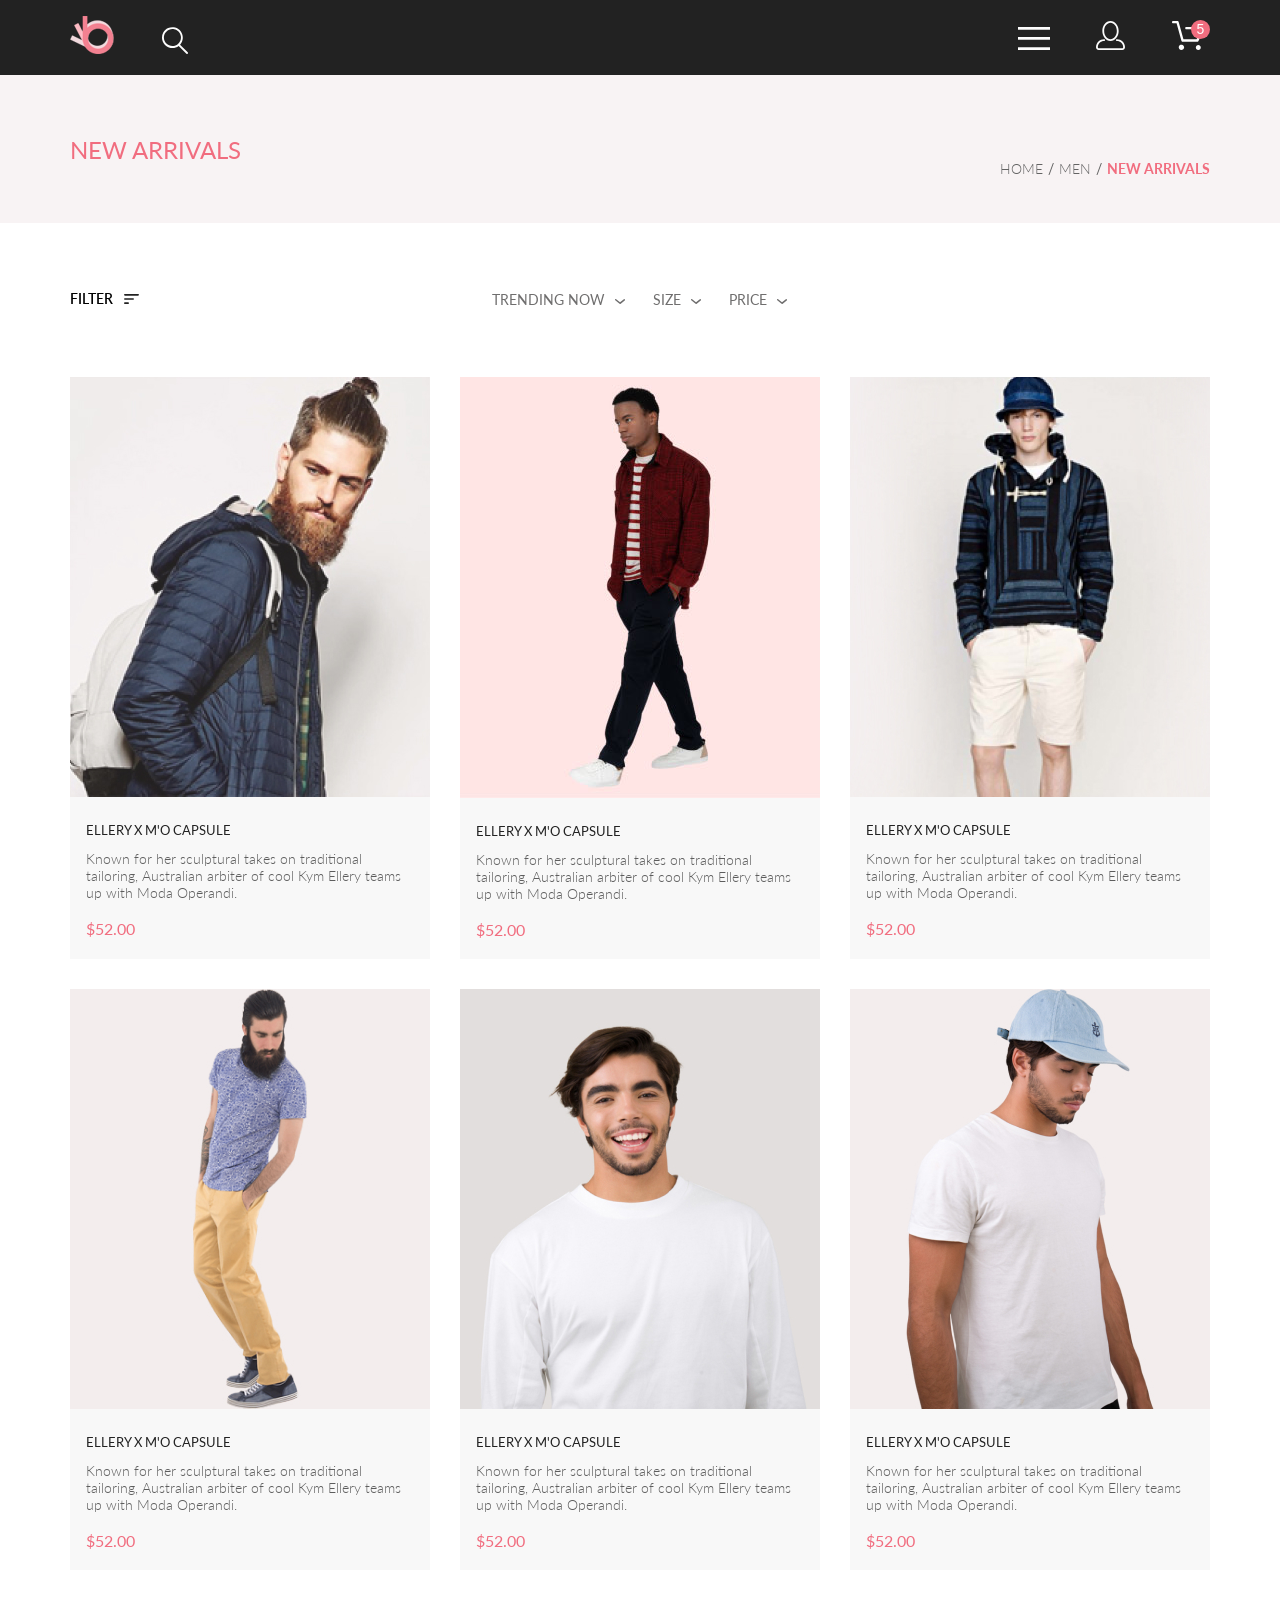
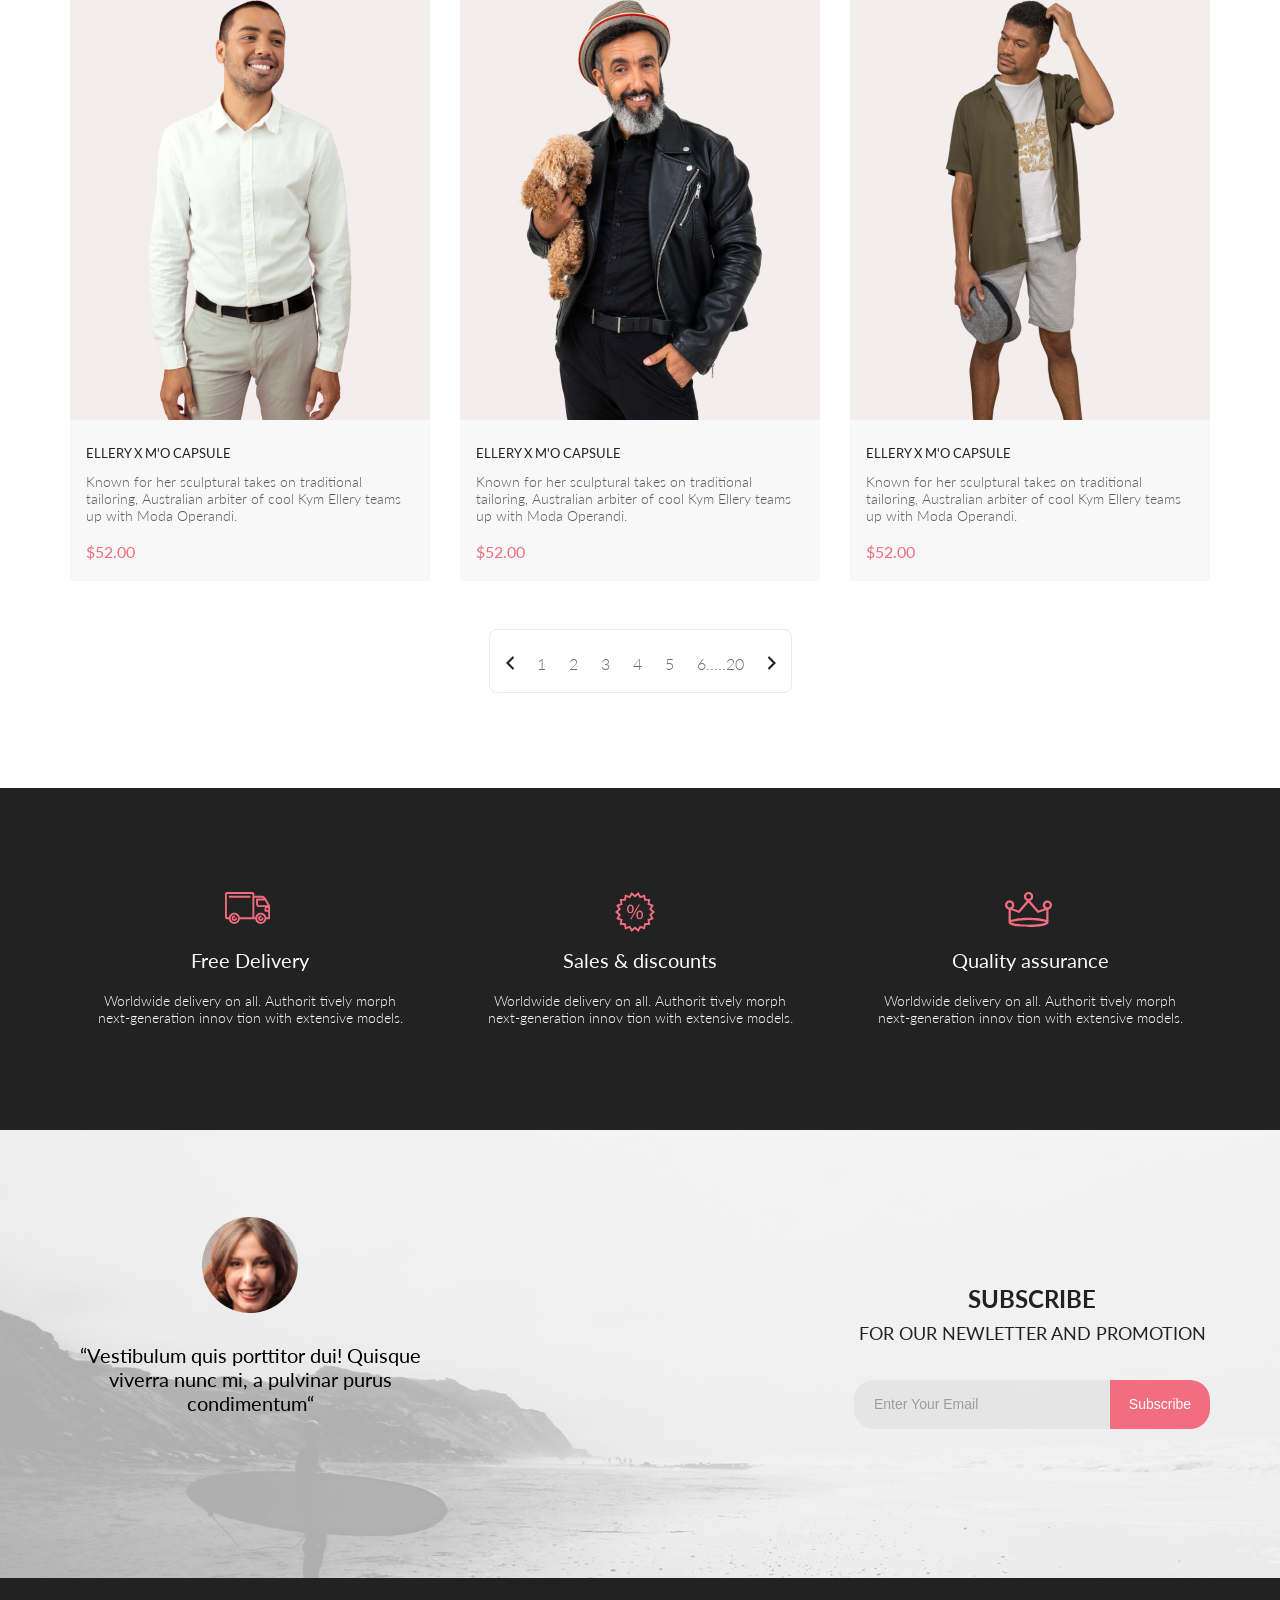
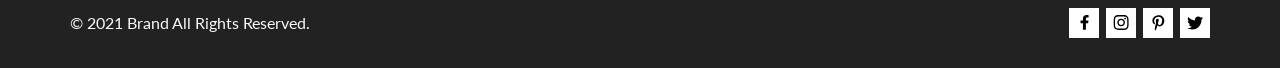
==== catalog.html @ 5173a717 "first commit" ====
<!DOCTYPE html>
<html lang="en">
<head>
    <meta charset="UTF-8">
    <meta name="viewport" content="width=device-width, initial-scale=1">
    <title>Online Shop</title>    
    <link rel="stylesheet" href="css/style.css">    
    <link rel="preconnect" href="https://fonts.gstatic.com">
    <link href="https://fonts.googleapis.com/css2?family=Lato:wght@300;400;700;900&display=swap" rel="stylesheet">
</head>
<body>
    <header class="header">
        <div class="header__container">
            <div class="header__logo-container">
                <a href="./index.html"><img src="./img/logo.svg" class="header__logo" alt="logo" width="44" height="38"></a>
                <div class="header__search">
                    <button type="button" class="header__button">
                        <svg width="27" height="28" viewBox="0 0 27 28" xmlns="http://www.w3.org/2000/svg">
                            <path d="M19.0596 17.6259C20.6713 15.8658 21.6282 13.6048 21.7698 11.2225C21.9113 8.84018 21.2288 6.48173 19.8369 4.54318C18.445 2.60463 16.4285 1.20404 14.126 0.576619C11.8234 -0.0508009 9.3751 0.13316 7.19217 1.09761C5.00923 2.06205 3.22463 3.74825 2.13804 5.87302C1.05145 7.9978 0.729054 10.4318 1.225 12.7661C1.72094 15.1005 3.00501 17.1932 4.86158 18.6927C6.71814 20.1922 9.03413 21.0072 11.4206 21.0009C13.673 21.004 15.8645 20.27 17.6606 18.9109L25.4086 26.7179C25.4941 26.807 25.5965 26.8781 25.7099 26.927C25.8232 26.9759 25.9452 27.0017 26.0686 27.0029C26.1923 27.0033 26.3148 26.9782 26.4283 26.9292C26.5419 26.8801 26.6441 26.8082 26.7286 26.7179C26.9025 26.537 26.9997 26.2958 26.9997 26.0449C26.9997 25.794 26.9025 25.5528 26.7286 25.3719L19.0596 17.6259ZM2.88662 10.5009C2.89946 8.81563 3.41094 7.17187 4.35659 5.77685C5.30224 4.38183 6.63972 3.29801 8.20044 2.662C9.76115 2.02599 11.4752 1.86627 13.1266 2.20298C14.7779 2.53969 16.2926 3.35775 17.4797 4.55404C18.6668 5.75033 19.4732 7.27129 19.7972 8.92519C20.1212 10.5791 19.9483 12.2919 19.3002 13.8476C18.6522 15.4034 17.5581 16.7325 16.1559 17.6674C14.7536 18.6023 13.1059 19.1011 11.4206 19.1009C9.14916 19.0901 6.97482 18.1784 5.37484 16.566C3.77486 14.9537 2.87998 12.7724 2.88662 10.5009Z"/>
                            </svg>
                    </button>   
                </div>
            </div>
            <ul class="header__menu-list">
                <li class="header__menu-item header__menu-item--icon-list">
                    <button type="button" class="header__button">
                        <svg class="header__icon" width="32" height="23" viewBox="0 0 32 23"  xmlns="http://www.w3.org/2000/svg">
                        <path d="M0 23V20.31H32V23H0ZM0 12.76V10.07H32V12.76H0ZM0 2.69V0H32V2.69H0Z" />
                        </svg> 
                    </button>
                </li>
                <li class="header__menu-item  header__menu-item--icon-profile">
                    <button type="button" class="header__button">
                        <svg class="header__icon" width="29" height="29" viewBox="0 0 29 29"  xmlns="http://www.w3.org/2000/svg">
                            <path d="M14.5 19.937C19 19.937 22.656 15.464 22.656 9.968C22.656 4.472 19 0 14.5 0C13.3631 0.0217413 12.2463 0.303398 11.2351 0.823397C10.2239 1.34339 9.34507 2.08794 8.66602 3C7.12663 4.99573 6.30819 7.45381 6.34399 9.974C6.34399 15.465 10 19.937 14.5 19.937ZM14.5 1.813C18 1.813 20.844 5.472 20.844 9.969C20.844 14.466 17.998 18.125 14.5 18.125C11.002 18.125 8.15603 14.465 8.15503 9.969C8.15403 5.473 11 1.813 14.5 1.813ZM20.844 18.125C20.6036 18.125 20.373 18.2205 20.203 18.3905C20.033 18.5605 19.9375 18.7911 19.9375 19.0315C19.9375 19.2719 20.033 19.5025 20.203 19.6725C20.373 19.8425 20.6036 19.938 20.844 19.938C22.526 19.9399 24.1386 20.6088 25.3279 21.7982C26.5172 22.9875 27.1861 24.6 27.188 26.282C27.1875 26.5221 27.0918 26.7523 26.922 26.9221C26.7522 27.0918 26.5221 27.1875 26.282 27.188H2.71997C2.47985 27.1875 2.24975 27.0918 2.07996 26.9221C1.91016 26.7523 1.81449 26.5221 1.81396 26.282C1.81608 24.6001 2.48517 22.9877 3.67444 21.7985C4.86371 20.6092 6.47608 19.9401 8.15796 19.938C8.39824 19.938 8.62868 19.8425 8.79858 19.6726C8.96849 19.5027 9.06396 19.2723 9.06396 19.032C9.06396 18.7917 8.96849 18.5613 8.79858 18.3914C8.62868 18.2215 8.39824 18.126 8.15796 18.126C5.99541 18.1279 3.92201 18.9875 2.39258 20.5164C0.863144 22.0453 0.00264777 24.1185 0 26.281C0.000794067 27.0019 0.287502 27.693 0.797241 28.2027C1.30698 28.7125 1.99811 28.9992 2.71899 29H26.282C27.0027 28.9989 27.6936 28.7121 28.2031 28.2024C28.7126 27.6927 28.9992 27.0017 29 26.281C28.9974 24.1187 28.1372 22.0457 26.6083 20.5168C25.0793 18.9878 23.0063 18.1276 20.844 18.125Z" />
                        </svg>
                    </button>
                </li>
                <li class="header__menu-item  header__menu-item--icon-bascket">
                    <button type="button" class="header__button header__button-cart">
                        <svg class="header__icon" width="33" height="29" viewBox="0 0 33 29"  xmlns="http://www.w3.org/2000/svg">
                            <path d="M27.199 29C26.5512 28.9738 25.9396 28.6948 25.4952 28.2227C25.0509 27.7506 24.8094 27.1232 24.8225 26.475C24.8356 25.8269 25.1023 25.2097 25.5653 24.7559C26.0283 24.3022 26.6508 24.048 27.2991 24.048C27.9474 24.048 28.5697 24.3022 29.0327 24.7559C29.4957 25.2097 29.7624 25.8269 29.7755 26.475C29.7886 27.1232 29.5471 27.7506 29.1028 28.2227C28.6585 28.6948 28.0468 28.9738 27.399 29H27.199ZM7.75098 26.32C7.75098 25.79 7.90815 25.2718 8.20264 24.8311C8.49712 24.3904 8.91569 24.0469 9.4054 23.844C9.8951 23.6412 10.434 23.5881 10.9539 23.6915C11.4737 23.7949 11.9512 24.0502 12.326 24.425C12.7009 24.7998 12.9562 25.2773 13.0596 25.7972C13.163 26.317 13.1098 26.8559 12.907 27.3456C12.7041 27.8353 12.3606 28.2539 11.9199 28.5483C11.4792 28.8428 10.9611 29 10.431 29C10.0789 29.0003 9.73017 28.9311 9.40479 28.7966C9.0794 28.662 8.78374 28.4646 8.53467 28.2158C8.28559 27.9669 8.08805 27.6713 7.95325 27.3461C7.81844 27.0208 7.74902 26.6721 7.74902 26.32H7.75098ZM11.551 20.686C11.2916 20.6868 11.039 20.6024 10.8322 20.4457C10.6253 20.2891 10.4756 20.0689 10.406 19.819L5.573 2.36401H2.18005C1.86657 2.36401 1.56591 2.23947 1.34424 2.01781C1.12257 1.79614 0.998047 1.49549 0.998047 1.18201C0.998047 0.868519 1.12257 0.567873 1.34424 0.346205C1.56591 0.124537 1.86657 5.81268e-06 2.18005 5.81268e-06H6.46106C6.72055 -0.00080736 6.97309 0.0837201 7.17981 0.240568C7.38653 0.397416 7.53589 0.617884 7.60498 0.868006L12.438 18.323H25.616L29.999 8.27501H15.399C15.2409 8.27961 15.0834 8.25242 14.9359 8.19507C14.7884 8.13771 14.6539 8.05134 14.5404 7.94108C14.4269 7.83082 14.3366 7.69891 14.275 7.55315C14.2134 7.40739 14.1816 7.25075 14.1816 7.0925C14.1816 6.93426 14.2134 6.77762 14.275 6.63186C14.3366 6.4861 14.4269 6.35419 14.5404 6.24393C14.6539 6.13367 14.7884 6.0473 14.9359 5.98994C15.0834 5.93259 15.2409 5.90541 15.399 5.91001H31.812C32.0077 5.90996 32.2003 5.95866 32.3724 6.05172C32.5446 6.14478 32.6908 6.27926 32.798 6.44301C32.9058 6.60729 32.9714 6.79569 32.9889 6.99145C33.0063 7.18721 32.9752 7.38424 32.8981 7.565L27.493 19.977C27.4007 20.1876 27.249 20.3668 27.0565 20.4927C26.864 20.6186 26.6391 20.6858 26.4091 20.686H11.551Z" />
                        </svg>
                    </button>                    
                </li>
            </ul>
        </div>
        <nav class="header__navigation display-none">
            <p class="header__navigation-title">menu</p>
            <ul class="header__navigation-list">
                <li class="header__navigation-item">
                    <p class="header__navigation-sub-title">men</p>
                    <ul class="header__navigation-sub-list">
                        <li class="header__navigation-sub-link">
                            <a href="./catalog.html" class="header__navigation-href">Accessories</a>
                        </li>
                        <li class="header__navigation-sub-link">
                            <a href="./catalog.html" class="header__navigation-href">Bags</a>
                        </li>
                        <li class="header__navigation-sub-link">
                            <a href="./catalog.html" class="header__navigation-href">Denim</a>
                        </li>
                        <li class="header__navigation-sub-link">
                            <a href="./catalog.html" class="header__navigation-href">T-Shirts</a>
                        </li>
                    </ul>
                </li>
                <li class="header__navigation-item">
                    <p class="header__navigation-sub-title">woman</p>
                    <ul class="header__navigation-sub-list">
                        <li class="header__navigation-sub-link">
                            <a href="#" class="header__navigation-href">Accessories</a>
                        </li>
                        <li class="header__navigation-sub-link">
                            <a href="./catalog.html" class="header__navigation-href">Jackets & Coats</a>
                        </li>
                        <li class="header__navigation-sub-link">
                            <a href="./catalog.html" class="header__navigation-href">Polos</a>
                        </li>
                        <li class="header__navigation-sub-link">
                            <a href="./catalog.html" class="header__navigation-href">T-Shirts</a>
                        </li>
                        <li class="header__navigation-sub-link">
                            <a href="./catalog.html" class="header__navigation-href">Shirts</a>
                        </li>
                    </ul>
                </li>
                <li class="header__navigation-item">
                    <p class="header__navigation-sub-title">kids</p>
                    <ul class="header__navigation-sub-list">
                        <li class="header__navigation-sub-link">
                            <a href="./catalog.html" class="header__navigation-href">Accessories</a>
                        </li>
                        <li class="header__navigation-sub-link">
                            <a href="./catalog.html" class="header__navigation-href">Jackets & Coats</a>
                        </li>
                        <li class="header__navigation-sub-link">
                            <a href="./catalog.html" class="header__navigation-href">Polos</a>
                        </li>
                        <li class="header__navigation-sub-link">
                            <a href="./catalog.html" class="header__navigation-href">T-Shirts</a>
                        </li>
                        <li class="header__navigation-sub-link">
                            <a href="./catalog.html" class="header__navigation-href">Shirts</a>
                        </li>
                        <li class="header__navigation-sub-link">
                            <a href="./catalog.html" class="header__navigation-href">Bags</a>
                        </li>
                    </ul>
                </li>
            </ul>
        </nav> 
    </header>
    <main class="main">  
        <nav class="nav-box">
            <div class="nav-box__flex container">
                <h1 class="nav-box__title slide-right">new arrivals </h1>
                <ul class="nav-box__breadcrumbs breadcrumbs">
                    <li class="nav-box__breadcrumbs-item"><a href="#" class="nav-box__breadcrumbs-link">home</a></li>
                    <li class="nav-box__breadcrumbs-item"><a href="#" class="nav-box__breadcrumbs-link">men</a></li>
                    <li class="nav-box__breadcrumbs-item"><a href="#" class="nav-box__breadcrumbs-link nav-box__breadcrumbs-link--last">new arrivals</a></li>
                </ul>
            </div>
        </nav>
        <section class="filter container">                
                <div class="filter__header">
                    <h2 class="filter__title">filter</h2>
                    <div class="filter__icon-row">                    
                        <svg class="filter__icon" width="15" height="10" viewBox="0 0 15 10" xmlns="http://www.w3.org/2000/svg">
                            <path d="M0.833333 10H4.16667C4.625 10 5 9.625 5 9.16667C5 8.70833 4.625 8.33333 4.16667 8.33333H0.833333C0.375 8.33333 0 8.70833 0 9.16667C0 9.625 0.375 10 0.833333 10ZM0 0.833333C0 1.29167 0.375 1.66667 0.833333 1.66667H14.1667C14.625 1.66667 15 1.29167 15 0.833333C15 0.375 14.625 0 14.1667 0H0.833333C0.375 0 0 0.375 0 0.833333ZM0.833333 5.83333H9.16667C9.625 5.83333 10 5.45833 10 5C10 4.54167 9.625 4.16667 9.16667 4.16667H0.833333C0.375 4.16667 0 4.54167 0 5C0 5.45833 0.375 5.83333 0.833333 5.83333Z" />
                        </svg>
                    </div>
                </div>
                <div class="filter__nav">
                    <div class="filter__nav-header">
                        <h2 class="filter__nav-title">filter</h2>
                        <div class="filter__nav-icon">
                            <svg  viewBox="0 0 15 10" width="15" height="10" xmlns="http://www.w3.org/2000/svg">
                                <path d="M0.833333 10H4.16667C4.625 10 5 9.625 5 9.16667C5 8.70833 4.625 8.33333 4.16667 8.33333H0.833333C0.375 8.33333 0 8.70833 0 9.16667C0 9.625 0.375 10 0.833333 10ZM0 0.833333C0 1.29167 0.375 1.66667 0.833333 1.66667H14.1667C14.625 1.66667 15 1.29167 15 0.833333C15 0.375 14.625 0 14.1667 0H0.833333C0.375 0 0 0.375 0 0.833333ZM0.833333 5.83333H9.16667C9.625 5.83333 10 5.45833 10 5C10 4.54167 9.625 4.16667 9.16667 4.16667H0.833333C0.375 4.16667 0 4.54167 0 5C0 5.45833 0.375 5.83333 0.833333 5.83333Z"/>
                                </svg>
                        </div>
                    </div> 
                    <ul class="filter__nav-list">
                        <li class="filter__nav-item"><a href="#" class="filter__nav-link">category</a>
                            <ul class="filter__nav-sub-list">
                                <li class="filter__nav-sub-item">
                                    <a href="#" class="filter__nav-sub-link">Accessories</a></li>
                                <li class="filter__nav-sub-item">
                                    <a href="#" class="filter__nav-sub-link">Bags</a></li>
                                <li class="filter__nav-sub-item">
                                    <a href="#" class="filter__nav-sub-link">Denim</a></li>
                                <li class="filter__nav-sub-item">
                                    <a href="#" class="filter__nav-sub-link">Hoodies & Sweatshirts</a></li>
                                <li class="filter__nav-sub-item">
                                    <a href="#" class="filter__nav-sub-link">Jackets & Coats</a></li>
                                <li class="filter__nav-sub-item">
                                    <a href="#" class="filter__nav-sub-link">Polos</a></li>
                                <li class="filter__nav-sub-item">
                                    <a href="#" class="filter__nav-sub-link">Shirts</a></li>
                                <li class="filter__nav-sub-item">
                                    <a href="#" class="filter__nav-sub-link">Shoes</a></li>
                                <li class="filter__nav-sub-item">
                                    <a href="#" class="filter__nav-sub-link">Sweaters & Knits</a></li>
                                <li class="filter__nav-sub-item">
                                    <a href="#" class="filter__nav-sub-link">T-Shirts</a></li>
                                <li class="filter__nav-sub-item">
                                    <a href="#" class="filter__nav-sub-link">Tanks</a></li>
                            </ul>
                        </li>
                        <li class="filter__nav-item"><a href="#" class="filter__nav-link">brand</a></li>
                        <li class="filter__nav-item"><a href="#" class="filter__nav-link">designer</a></li>
                    </ul>   
                </div>
                <ul class="filter__list">
                    <li class="filter__item"><a href="#" class="filter__link">trending now</a></li><li class="filter__item"><a href="#" class="filter__link">size</a></li><li class="filter__item"><a href="#" class="filter__link">price</a></li>
                </ul>
        </section>      
        
        <section class="fetured container">
            <h2 class="visually-hidden">Catalog</h2>
            <ul class="fetured__items">
                <li class="fetured-item">
                    <a href="#" class="fetured-item__link">
                        <div class="fetured-item__image">
                            <div class="fetured-item__image-before">
                                <div class="fetured-item__image-before-button">Add to Cart</div>
                            </div>
                            <img class="fetured-item__pic" src="./img/articuls/cheater.jpg" alt="cheater" width="360" height="420"></div>
                        <div class="fetured-item__inner">  
                            <h3 class="fetured-item__title">ellery x m'o capsule</h3>
                            <p class="fetured-item__text">Known for her sculptural takes on traditional tailoring, Australian arbiter of cool Kym Ellery teams up with Moda Operandi.</p>
                            <p class="fetured-item__cost">$52.00</p>
                        </div> 
                    </a>        
                </li>
                <li class="fetured-item">
                    <a href="#" class="fetured-item__link">
                        <div class="fetured-item__image">
                            <div class="fetured-item__image-before">
                                <div class="fetured-item__image-before-button">Add to Cart</div>
                            </div>
                            <img class="fetured-item__pic" src="./img/articuls/red-shirt.jpg"  alt="cheater" width="360" height="420"></div>
                        <div class="fetured-item__inner">  
                            <h3 class="fetured-item__title">ellery x m'o capsule</h3>
                            <p class="fetured-item__text">Known for her sculptural takes on traditional tailoring, Australian arbiter of cool Kym Ellery teams up with Moda Operandi.</p>
                            <p class="fetured-item__cost">$52.00</p>
                        </div> 
                    </a>        
                </li>
                <li class="fetured-item">
                    <a href="#" class="fetured-item__link">
                        <div class="fetured-item__image">
                            <div class="fetured-item__image-before">
                                <div class="fetured-item__image-before-button">Add to Cart</div>
                            </div>
                            <img class="fetured-item__pic" src="./img/articuls/sweater.jpg" alt="cheater" width="360" height="420"></div>
                        <div class="fetured-item__inner">  
                            <h3 class="fetured-item__title">ellery x m'o capsule</h3>
                            <p class="fetured-item__text">Known for her sculptural takes on traditional tailoring, Australian arbiter of cool Kym Ellery teams up with Moda Operandi.</p>
                            <p class="fetured-item__cost">$52.00</p>
                        </div>
                    </a>         
                </li>
                <li class="fetured-item">
                    <a href="#" class="fetured-item__link">
                        <div class="fetured-item__image">
                            <div class="fetured-item__image-before">
                                <div class="fetured-item__image-before-button">Add to Cart</div>
                            </div>
                            <img class="fetured-item__pic" src="./img/articuls/trousers.jpg" alt="trousers" width="360" height="420"></div>
                        <div class="fetured-item__inner">  
                            <h3 class="fetured-item__title">ellery x m'o capsule</h3>
                            <p class="fetured-item__text">Known for her sculptural takes on traditional tailoring, Australian arbiter of cool Kym Ellery teams up with Moda Operandi.</p>
                            <p class="fetured-item__cost">$52.00</p>
                        </div>
                    </a>                             
                </li>
                <li class="fetured-item">
                    <a href="#" class="fetured-item__link">
                        <div class="fetured-item__image">
                            <div class="fetured-item__image-before">
                                <div class="fetured-item__image-before-button">Add to Cart</div>
                            </div>
                            <img class="fetured-item__pic" src="img/articuls/sweatshirt.jpg" alt="sweatshirt" width="360" height="420" ></div>
                        <div class="fetured-item__inner">  
                            <h3 class="fetured-item__title">ellery x m'o capsule</h3>
                            <p class="fetured-item__text">Known for her sculptural takes on traditional tailoring, Australian arbiter of cool Kym Ellery teams up with Moda Operandi.</p>
                            <p class="fetured-item__cost">$52.00</p>
                        </div>     
                    </a>                           
                </li>
                <li class="fetured-item">
                    <a href="#" class="fetured-item__link">
                        <div class="fetured-item__image">
                            <div class="fetured-item__image-before">
                                <div class="fetured-item__image-before-button">Add to Cart</div>
                            </div>
                            <img class="fetured-item__pic" src="img/articuls/white_t-shirt.jpg" alt="white_t-shirt" width="360" height="420"></div>
                        <div class="fetured-item__inner">  
                            <h3 class="fetured-item__title">ellery x m'o capsule</h3>
                            <p class="fetured-item__text">Known for her sculptural takes on traditional tailoring, Australian arbiter of cool Kym Ellery teams up with Moda Operandi.</p>
                            <p class="fetured-item__cost">$52.00</p>
                        </div>
                    </a>        
                </li>
                <li class="fetured-item">
                    <a href="#" class="fetured-item__link">
                        <div class="fetured-item__image">
                            <div class="fetured-item__image-before">
                                <div class="fetured-item__image-before-button">Add to Cart</div>
                            </div>
                            <img class="fetured-item__pic" src="img/articuls/white_shirt.jpg" alt="white_shirt" width="360" height="420"></div>
                        <div class="fetured-item__inner">  
                            <h3 class="fetured-item__title">ellery x m'o capsule</h3>
                            <p class="fetured-item__text">Known for her sculptural takes on traditional tailoring, Australian arbiter of cool Kym Ellery teams up with Moda Operandi.</p>
                            <p class="fetured-item__cost">$52.00</p>
                        </div>
                    </a>        
                </li>
                <li class="fetured-item">
                    <a href="#" class="fetured-item__link">
                        <div class="fetured-item__image">
                            <div class="fetured-item__image-before">
                                <div class="fetured-item__image-before-button">Add to Cart</div>
                            </div>
                            <img class="fetured-item__pic" src="img/articuls/leather_jacket.jpg" alt="leather_jacket" width="360" height="420"></div>
                        <div class="fetured-item__inner">  
                            <h3 class="fetured-item__title">ellery x m'o capsule</h3>
                            <p class="fetured-item__text">Known for her sculptural takes on traditional tailoring, Australian arbiter of cool Kym Ellery teams up with Moda Operandi.</p>
                            <p class="fetured-item__cost">$52.00</p>
                        </div>
                    </a>        
                </li>
                <li class="fetured-item fetured-item--last">
                    <a href="#" class="fetured-item__link">
                        <div class="fetured-item__image">
                            <div class="fetured-item__image-before">
                                <div class="fetured-item__image-before-button">Add to Cart</div>
                            </div>
                            <img class="fetured-item__pic" src="img/articuls/khaki_shirt.jpg" alt="khaki_shirt" width="360" height="420"></div>
                        <div class="fetured-item__inner">  
                            <h3 class="fetured-item__title">ellery x m'o capsule</h3>
                            <p class="fetured-item__text">Known for her sculptural takes on traditional tailoring, Australian arbiter of cool Kym Ellery teams up with Moda Operandi.</p>
                            <p class="fetured-item__cost">$52.00</p>
                        </div>
                    </a>        
                </li>
            </ul>
        <nav class="pagination">
            <ul class="pagination__list">
                <li class="pagination__item">
                    <a href="#" class="pagination__link">
                        <svg width="9" height="14" viewBox="0 0 9 14" xmlns="http://www.w3.org/2000/svg">
                        <path d="M8.99512 2L3.99512 7L8.99512 12L7.99512 14L0.995117 7L7.99512 0L8.99512 2Z" />
                        </svg>
                    </a>
                </li>
                <li class="pagination__item"><a href="#" class="pagination__link">1</a></li>
                <li class="pagination__item"><a href="#" class="pagination__link">2</a></li>
                <li class="pagination__item"><a href="#" class="pagination__link">3</a></li>
                <li class="pagination__item"><a href="#" class="pagination__link">4</a></li>
                <li class="pagination__item"><a href="#" class="pagination__link">5</a></li>
                <li class="pagination__item"><a href="#" class="pagination__link">6</a></li><li class="pagination__item"><a href="#" class="pagination__link">.....20</a></li>
                <li class="pagination__item">
                    <a href="#" class="pagination__link">
                        <svg width="9" height="14" viewBox="0 0 9 14" xmlns="http://www.w3.org/2000/svg">
                        <path d="M0.994995 12L5.995 7L0.994995 2L1.995 0L8.995 7L1.995 14L0.994995 12Z" />
                        </svg>
                    </a>
                </li>
            </ul>
        </nav>
    
    </section>

        <section class="advantages">
            <h2 class="visually-hidden">Наши преимущества</h2>
            <ul class="advantages__list container">
                <li class="advantages__item">
                    <div class="advantages__icon advantages__icon-icon1"></div>
                    <h3 class="advantages__title">Free Delivery</h3>
                    <p class="advantages__text">Worldwide delivery on all. Authorit tively morph next-generation innov tion with extensive models.</p>
                </li>
                <li class="advantages__item">
                    <div class="advantages__icon advantages__icon-icon2"></div>
                    <h3 class="advantages__title">Sales & discounts</h3>
                    <p class="advantages__text">Worldwide delivery on all. Authorit tively morph next-generation innov tion with extensive models.</p>
                </li>
                <li class="advantages__item">
                    <div class="advantages__icon advantages__icon-icon3"></div>
                    <h3 class="advantages__title">Quality assurance</h3>
                    <p class="advantages__text">Worldwide delivery on all. Authorit tively morph next-generation innov tion with extensive models.</p>
                </li>
            </ul>
            
        </section>
    </main>
    <footer class="footer">
        <div class="subscribe">
            <div class="subscribe__row container">
                <div class="subscribe__quote">
                    <img src="img/autor.png" alt="autor_quote" class="subscribe__quote-image" width="96" height="96">
                    <p class="subscribe__quote-text">“Vestibulum quis porttitor dui! Quisque viverra nunc mi, a pulvinar purus condimentum“</p>
                </div>
                <div class="subscribe__form">
                    <div class="subscribe__form-title">subscribe</div>
                    <div class="subscribe__form-text">for our newletter and promotion</div>
                    <form action="#" class="subscribe__fild">
                        <input class="subscribe__form-input" type="email" name="email" id="name" placeholder="Enter Your Email"><input class="subscribe__form-button" type="submit" value="Subscribe">
                    </form>
                </div>
            </div>
        </div>
        <div class="feed">
            <div class="feed__wrap container">
                <p class="feed__copyright">&copy;&nbsp;2021 Brand All Rights Reserved.</p>
                <ul class="feed__social-list">
                    <li class="feed__social-item">
                        <a href="#" class="feed__link">
                            <svg class="feed__icon" width="9" height="15" viewBox="0 0 9 15" xmlns="http://www.w3.org/2000/svg">
                            <path d="M8.08836 8.28L8.50686 5.61602H5.89022V3.88729C5.89022 3.15847 6.25574 2.44806 7.42765 2.44806H8.61722V0.179975C8.61722 0.179975 7.53772 0 6.50561 0C4.35073 0 2.9422 1.27593 2.9422 3.5857V5.61602H0.546875V8.28H2.9422V14.72H5.89022V8.28H8.08836Z" />
                            </svg>
                        </a>
                    </li>
                    <li class="feed__social-item">
                        <a href="#" class="feed__link">
                            <svg class="feed__icon" width="16" height="15" viewBox="0 0 16 15" xmlns="http://www.w3.org/2000/svg">
                            <path d="M8.13897 3.68159C6.02383 3.68159 4.31774 5.38491 4.31774 7.49663C4.31774 9.60835 6.02383 11.3117 8.13897 11.3117C10.2541 11.3117 11.9602 9.60835 11.9602 7.49663C11.9602 5.38491 10.2541 3.68159 8.13897 3.68159ZM8.13897 9.9769C6.77211 9.9769 5.65467 8.8646 5.65467 7.49663C5.65467 6.12866 6.76878 5.01636 8.13897 5.01636C9.50915 5.01636 10.6233 6.12866 10.6233 7.49663C10.6233 8.8646 9.50583 9.9769 8.13897 9.9769ZM13.0078 3.52554C13.0078 4.02026 12.6087 4.41538 12.1165 4.41538C11.621 4.41538 11.2252 4.01694 11.2252 3.52554C11.2252 3.03413 11.6243 2.63569 12.1165 2.63569C12.6087 2.63569 13.0078 3.03413 13.0078 3.52554ZM15.5386 4.42866C15.4821 3.23667 15.2094 2.18081 14.3347 1.31089C13.4634 0.440967 12.4058 0.168701 11.2119 0.108936C9.9814 0.039209 6.29321 0.039209 5.0627 0.108936C3.8721 0.165381 2.81453 0.437646 1.93987 1.30757C1.06522 2.17749 0.795836 3.23335 0.735973 4.42534C0.666134 5.65386 0.666134 9.33608 0.735973 10.5646C0.79251 11.7566 1.06522 12.8124 1.93987 13.6824C2.81453 14.5523 3.86878 14.8246 5.0627 14.8843C6.29321 14.9541 9.9814 14.9541 11.2119 14.8843C12.4058 14.8279 13.4634 14.5556 14.3347 13.6824C15.2061 12.8124 15.4788 11.7566 15.5386 10.5646C15.6085 9.33608 15.6085 5.65718 15.5386 4.42866ZM13.949 11.8828C13.6895 12.5335 13.1874 13.0349 12.5322 13.2972C11.5511 13.6857 9.22314 13.596 8.13897 13.596C7.05479 13.596 4.72348 13.6824 3.74573 13.2972C3.09389 13.0382 2.59171 12.5369 2.32898 11.8828C1.93987 10.9033 2.02967 8.57905 2.02967 7.49663C2.02967 6.41421 1.9432 4.08667 2.32898 3.1105C2.58838 2.45972 3.09056 1.95835 3.74573 1.69604C4.7268 1.30757 7.05479 1.39722 8.13897 1.39722C9.22314 1.39722 11.5545 1.31089 12.5322 1.69604C13.184 1.95503 13.6862 2.4564 13.949 3.1105C14.3381 4.08999 14.2483 6.41421 14.2483 7.49663C14.2483 8.57905 14.3381 10.9066 13.949 11.8828Z" />
                            </svg>
                        </a>
                    </li>
                    <li class="feed__social-item">
                        <a href="#" class="feed__link">
                            <svg class="feed__icon" width="13" height="16" viewBox="0 0 13 16" xmlns="http://www.w3.org/2000/svg">
                            <path d="M6.74032 0.203125C3.55564 0.203125 0.408203 2.34063 0.408203 5.8C0.408203 8 1.63738 9.25 2.38233 9.25C2.68963 9.25 2.86655 8.3875 2.86655 8.14375C2.86655 7.85313 2.13091 7.23438 2.13091 6.025C2.13091 3.5125 4.03055 1.73125 6.4889 1.73125C8.60271 1.73125 10.1671 2.94062 10.1671 5.1625C10.1671 6.82187 9.50597 9.93437 7.36422 9.93437C6.59133 9.93437 5.93018 9.37187 5.93018 8.56563C5.93018 7.38438 6.74963 6.24062 6.74963 5.02187C6.74963 2.95312 3.835 3.32812 3.835 5.82812C3.835 6.35313 3.90018 6.93437 4.13298 7.4125C3.70463 9.26875 2.82931 12.0344 2.82931 13.9469C2.82931 14.5375 2.91311 15.1188 2.96899 15.7094C3.07452 15.8281 3.02175 15.8156 3.18316 15.7563C4.74757 13.6 4.69169 13.1781 5.3994 10.3562C5.78119 11.0875 6.76826 11.4812 7.55046 11.4812C10.8469 11.4812 12.3275 8.24688 12.3275 5.33125C12.3275 2.22813 9.66427 0.203125 6.74032 0.203125Z" />
                            </svg>
                        </a>
                    </li>
                    <li class="feed__social-item">
                        <a href="#" class="feed__link">
                            <svg class="feed__icon" width="17" height="14" viewBox="0 0 17 14" xmlns="http://www.w3.org/2000/svg">
                            <path d="M14.417 3.74052C14.427 3.88264 14.427 4.0248 14.427 4.16692C14.427 8.50192 11.1498 13.4969 5.15986 13.4969C3.31448 13.4969 1.60022 12.9588 0.158203 12.0248C0.420396 12.0552 0.67247 12.0654 0.944752 12.0654C2.46741 12.0654 3.8691 11.5476 4.98843 10.6644C3.5565 10.6339 2.3565 9.68977 1.94305 8.39027C2.14475 8.4207 2.34642 8.44102 2.5582 8.44102C2.85063 8.44102 3.14308 8.40039 3.41533 8.32936C1.92291 8.02477 0.803551 6.70498 0.803551 5.11108V5.07048C1.23715 5.31414 1.74139 5.46642 2.2758 5.4867C1.39849 4.89786 0.823727 3.8928 0.823727 2.75573C0.823727 2.14661 0.985041 1.58823 1.26741 1.10092C2.87077 3.09077 5.28086 4.39023 7.98334 4.53239C7.93293 4.28873 7.90266 4.03495 7.90266 3.78114C7.90266 1.97402 9.35477 0.501953 11.1598 0.501953C12.0976 0.501953 12.9446 0.897891 13.5396 1.53748C14.2757 1.39536 14.9816 1.12123 15.6068 0.745609C15.3648 1.50705 14.8505 2.14664 14.1749 2.5527C14.8304 2.48167 15.4657 2.29889 16.0505 2.04511C15.6069 2.69483 15.0522 3.27348 14.417 3.74052Z" />
                            </svg>
                        </a>
                    </li>
                </ul>
            </div>
        </div>
    </footer>
    
</body>
</html>
---- css/style.css ----
@charset "UTF-8";
.fetured__button {
  -webkit-transition: background-color 1s linear;
  transition: background-color 1s linear; }

.fetured__button:hover {
  background-color: #FF6A6A; }

@-webkit-keyframes slide-right {
  0% {
    -webkit-transform: translateX(-130px);
    transform: translateX(-130px); }
  100% {
    -webkit-transform: translateX(0);
    transform: translateX(0); } }
@keyframes slide-right {
  0% {
    -webkit-transform: translateX(-130px);
    transform: translateX(-130px); }
  100% {
    -webkit-transform: translateX(0);
    transform: translateX(0); } }
.nav-box__title {
  -webkit-animation: slide-right 0.8s both;
  animation: slide-right 0.8s both; }

@-webkit-keyframes slide-right-long {
  0% {
    -webkit-transform: translateX(-600px);
    transform: translateX(-600px); }
  100% {
    -webkit-transform: translateX(0);
    transform: translateX(0); } }
@keyframes slide-right-long {
  0% {
    -webkit-transform: translateX(-600px);
    transform: translateX(-600px); }
  100% {
    -webkit-transform: translateX(0);
    transform: translateX(0); } }
.cart__item {
  -webkit-animation: slide-right-long 0.5s cubic-bezier(0.25, 0.46, 0.45, 0.94) both;
  animation: slide-right-long 0.5s cubic-bezier(0.25, 0.46, 0.45, 0.94) both; }

@-webkit-keyframes bg-pan-left {
  0% {
    background-position: 100% 50%; }
  100% {
    background-position: 0% 50%; } }
@keyframes bg-pan-left {
  0% {
    background-position: 100% 50%; }
  100% {
    background-position: 0% 50%; } }
.cart__item-fill:hover {
  -webkit-animation: bg-pan-right 8s both;
  animation: 2s ease 0s 1 normal both running bg-pan-left; }

html, body, div, span, applet, object, iframe,
h1, h2, h3, h4, h5, h6, p, blockquote, pre,
a, abbr, acronym, address, big, cite, code,
del, dfn, em, img, ins, kbd, q, s, samp,
small, strike, strong, sub, sup, tt, var,
b, u, i, center,
dl, dt, dd, ol, ul, li,
fieldset, form, label, legend,
table, caption, tbody, tfoot, thead, tr, th, td,
article, aside, canvas, details, embed,
figure, figcaption, footer, header, hgroup,
menu, nav, output, ruby, section, summary,
time, mark, audio, video {
  margin: 0;
  padding: 0;
  border: 0;
  font-size: 100%;
  font: inherit;
  vertical-align: baseline; }

/* HTML5 display-role reset for older browsers */
article, aside, details, figcaption, figure,
footer, header, hgroup, menu, nav, section {
  display: block; }

body {
  line-height: 1; }

ol, ul {
  list-style: none; }

blockquote, q {
  quotes: none; }

blockquote:before, blockquote:after,
q:before, q:after {
  content: "";
  content: none; }

table {
  border-collapse: collapse;
  border-spacing: 0; }

body {
  font-family: "Lato", "Arial", sans-serif;
  font-size: 30px;
  font-style: normal;
  font-weight: 400;
  line-height: 36px; }

.container {
  width: 1140px;
  margin: 0 auto; }
  @media (min-width: 600px) and (max-width: 1199px) {
    .container {
      width: 95.8%; } }
  @media (max-width: 599px) {
    .container {
      width: 95.7%; } }

.display-none {
  display: none; }

.clearfix:after {
  content: "";
  display: block;
  height: 0;
  clear: both;
  visibility: hidden; }

.visually-hidden {
  position: absolute;
  width: 1px;
  height: 1px;
  margin: -1px;
  padding: 0;
  overflow: hidden;
  border: 0;
  clip: rect(0 0 0 0); }

.selected-pink {
  color: #F16D7F; }

.wrap-cart-shipping {
  padding: 96px 0 128px;
  display: -webkit-box;
  display: -ms-flexbox;
  display: flex;
  -webkit-box-pack: justify;
      -ms-flex-pack: justify;
          justify-content: space-between; }
  @media (min-width: 600px) and (max-width: 1199px) {
    .wrap-cart-shipping {
      padding: 59px 0 128px;
      -webkit-box-orient: vertical;
      -webkit-box-direction: normal;
          -ms-flex-direction: column;
              flex-direction: column;
      -webkit-box-align: center;
          -ms-flex-align: center;
              align-items: center; } }
  @media (max-width: 599px) {
    .wrap-cart-shipping {
      padding: 39px 0 96px;
      -webkit-box-orient: vertical;
      -webkit-box-direction: normal;
          -ms-flex-direction: column;
              flex-direction: column;
      -webkit-box-align: center;
          -ms-flex-align: center;
              align-items: center; } }

.header {
  position: relative;
  background-color: #222; }
  .header .header__container {
    display: -webkit-box;
    display: -ms-flexbox;
    display: flex;
    -webkit-box-align: center;
        -ms-flex-align: center;
            align-items: center;
    -webkit-box-pack: justify;
        -ms-flex-pack: justify;
            justify-content: space-between;
    min-height: 75px;
    max-width: 1140px;
    margin: 0 auto; }
    @media (min-width: 600px) and (max-width: 1199px) {
      .header .header__container {
        width: 91.7%; } }
    @media (max-width: 599px) {
      .header .header__container {
        width: 96%; } }
  .header .header__button {
    background-color: transparent;
    border: none;
    fill: #FDFDFD; }
    .header .header__button:hover, .header .header__button:focus {
      fill: #FF6A6A;
      outline: none; }
    .header .header__button:active {
      opacity: .8; }
  .header .header__logo {
    margin: 0 41px 0 0; }
    .header .header__logo:hover {
      opacity: 0.5; }
    .header .header__logo:active {
      -webkit-filter: grayscale(0.75);
              filter: grayscale(0.75); }
  .header .header__search {
    margin: 10px 0 0; }
  .header .header__button-cart {
    position: relative; }
  .header .header__button-cart::after {
    content: "5";
    display: -webkit-box;
    display: -ms-flexbox;
    display: flex;
    -webkit-box-pack: center;
        -ms-flex-pack: center;
            justify-content: center;
    -webkit-box-align: center;
        -ms-flex-align: center;
            align-items: center;
    text-align: center;
    font-size: 14px;
    color: #fff;
    position: absolute;
    width: 19px;
    height: 19px;
    background-color: #F16D7F;
    border-radius: 50%;
    top: 0px;
    right: 0px; }
  .header .header__menu-list,
  .header .header__logo-container {
    display: -webkit-box;
    display: -ms-flexbox;
    display: flex;
    -webkit-box-align: center;
        -ms-flex-align: center;
            align-items: center; }
  .header .header__menu-item:not(:last-of-type) {
    margin: 0 34px 0 0; }
    @media (max-width: 599px) {
      .header .header__menu-item:not(:last-of-type) {
        margin: 0; } }
  @media (max-width: 599px) {
    .header .header__menu-item--icon-profile {
      display: none; } }
  @media (max-width: 599px) {
    .header .header__menu-item--icon-bascket {
      display: none; } }
  .header .header__navigation {
    background-color: #fff;
    height: 764px;
    width: 232px;
    padding: 34px 37px;
    border-radius: 0px;
    position: absolute;
    right: 0;
    z-index: 1;
    -webkit-box-sizing: border-box;
            box-sizing: border-box;
    -webkit-box-shadow: 6px 4px 35px rgba(0, 0, 0, 0.21);
            box-shadow: 6px 4px 35px rgba(0, 0, 0, 0.21); }
    @media (min-width: 600px) and (max-width: 1199px) {
      .header .header__navigation {
        display: none; } }
    @media (max-width: 599px) {
      .header .header__navigation {
        display: none; } }
  .header .header__navigation-title {
    font-weight: bold;
    font-size: 14px;
    line-height: 17px;
    text-transform: uppercase; }
  .header .header__navigation-list {
    padding-top: 24px; }
  .header .header__navigation-item {
    padding-top: 20px; }
  .header .header__navigation-sub-title {
    font-size: 14px;
    line-height: 17px;
    text-transform: uppercase;
    color: #F16D7F; }
  .header .header__navigation-sub-list {
    padding-left: 21px; }
  .header .header__navigation-href {
    font-size: 14px;
    line-height: 17px;
    color: #6F6E6E;
    text-decoration: none; }
    .header .header__navigation-href:hover {
      color: #222222; }
    .header .header__navigation-href:active {
      color: #F16D7F; }
  .header .header__item {
    font-size: 24px;
    line-height: 29px; }

.name {
  display: -webkit-box;
  display: -ms-flexbox;
  display: flex; }
  @media (max-width: 599px) {
    .name {
      min-height: 363px; } }

.name__header-span {
  font-style: normal;
  font-weight: 700;
  color: #F16D7F;
  font-size: 32px;
  line-height: 38px; }
  @media (min-width: 600px) and (max-width: 1199px) {
    .name__header-span {
      font-size: 24px;
      line-height: 29px; } }
  @media (max-width: 599px) {
    .name__header-span {
      font-size: 20px;
      line-height: 24px; } }

.name__header-sub-tittle {
  font-weight: 700;
  font-size: 32px;
  line-height: 38px; }
  @media (min-width: 600px) and (max-width: 1199px) {
    .name__header-sub-tittle {
      font-size: 24px;
      line-height: 29px; } }
  @media (max-width: 599px) {
    .name__header-sub-tittle {
      font-size: 20px;
      line-height: 24px; } }

.name__header {
  text-transform: uppercase; }

.name__header-tittle {
  font-style: normal;
  font-weight: 900;
  font-size: 48px;
  line-height: 58px; }
  @media (min-width: 600px) and (max-width: 1199px) {
    .name__header-tittle {
      font-size: 44px;
      line-height: 52px; } }
  @media (max-width: 599px) {
    .name__header-tittle {
      font-size: 38px;
      line-height: 46px; } }

.name__content {
  width: 100%;
  padding: 0 0 0 64px;
  display: -webkit-box;
  display: -ms-flexbox;
  display: flex;
  -webkit-box-align: center;
      -ms-flex-align: center;
          align-items: center;
  background-color: #F1E4E6; }
  @media (min-width: 600px) and (max-width: 1199px) {
    .name__content {
      padding: 0 0 0 40px; } }
  @media (max-width: 599px) {
    .name__content {
      padding: 0;
      -webkit-box-pack: center;
          -ms-flex-pack: center;
              justify-content: center; } }

.name__header {
  position: relative;
  padding: 0 0 0 16px; }
  .name__header::before {
    position: absolute;
    content: '';
    width: 12px;
    height: 100%;
    background-color: #F16D7F;
    left: -12px; }

@media (min-width: 600px) and (max-width: 1199px) {
  .name__img {
    width: 50%;
    height: auto; } }
@media (max-width: 599px) {
  .name__img {
    display: none; } }

.stock {
  padding: 63px 0 0; }
  @media (min-width: 600px) and (max-width: 1199px) {
    .stock {
      padding: 19px 0 0; } }
  @media (max-width: 599px) {
    .stock {
      padding: 48px 0 0; } }

.stock__list {
  display: -webkit-box;
  display: -ms-flexbox;
  display: flex;
  -webkit-box-pack: justify;
      -ms-flex-pack: justify;
          justify-content: space-between;
  -ms-flex-wrap: wrap;
      flex-wrap: wrap;
  -ms-flex-line-pack: justify;
      align-content: space-between; }
  @media (max-width: 599px) {
    .stock__list {
      -webkit-box-pack: center;
          -ms-flex-pack: center;
              justify-content: center;
      -webkit-box-orient: vertical;
      -webkit-box-direction: normal;
          -ms-flex-direction: column;
              flex-direction: column;
      -ms-flex-line-pack: center;
          align-content: center; } }

.stock__item {
  position: relative;
  width: 360px;
  min-height: 260px;
  background-size: cover;
  background-color: #2D2322; }
  @media (min-width: 600px) and (max-width: 1199px) {
    .stock__item {
      width: 31.5%;
      min-height: 168px; } }
  @media (max-width: 599px) {
    .stock__item {
      width: 100%;
      min-height: 247px; } }
  @media (max-width: 599px) {
    .stock__item:not(:last-child) {
      margin: 0 0 32px 0; } }

.stock__link {
  text-decoration: none;
  display: -webkit-box;
  display: -ms-flexbox;
  display: flex;
  -webkit-box-orient: vertical;
  -webkit-box-direction: normal;
      -ms-flex-direction: column;
          flex-direction: column;
  -webkit-box-pack: center;
      -ms-flex-pack: center;
          justify-content: center;
  max-width: 360px;
  min-height: 260px;
  z-index: 1;
  margin: 0 auto; }
  @media (min-width: 600px) and (max-width: 1199px) {
    .stock__link {
      width: 100%;
      min-height: 168px; } }
  .stock__link:hover {
    opacity: 0.8; }
  .stock__link:active {
    opacity: 0.5; }
  .stock__link::after {
    display: block;
    content: "";
    position: absolute;
    height: 100%;
    width: 100%;
    background: rgba(33, 22, 22, 0.7);
    top: 0;
    right: 0; }
  .stock__link--last {
    width: 100%;
    min-height: 180px; }
    @media (min-width: 600px) and (max-width: 1199px) {
      .stock__link--last {
        width: 100%;
        min-height: 116px; } }

.stock__item-name {
  color: #fff;
  font-size: 16px;
  font-weight: 400;
  line-height: 19px;
  text-align: center;
  z-index: 1;
  text-transform: uppercase; }

.stock__item-category {
  font-weight: 700;
  text-align: center;
  color: #F16D7F;
  text-transform: uppercase;
  z-index: 1;
  font-size: 24px;
  line-height: 29px; }

.stock__item--women {
  background-image: url(../img/stock-women.jpg); }

.stock__item--men {
  background-image: url(../img/men.jpg); }

.stock__item--kids {
  background-image: url(../img/kids.jpg); }

.stock__item--last {
  width: 100%;
  min-height: 180px;
  background-image: url(../img/accesories.jpg);
  margin-top: 30px; }
  @media (min-width: 600px) and (max-width: 1199px) {
    .stock__item--last {
      width: 100%;
      min-height: 116px;
      margin-top: 19px; } }
  @media (max-width: 599px) {
    .stock__item--last {
      margin-top: 0; } }

.fetured .fetured__header {
  text-align: center;
  margin: 97px 0 48px; }
  @media (min-width: 600px) and (max-width: 1199px) {
    .fetured .fetured__header {
      margin: 154px 0 74px; } }
  @media (max-width: 599px) {
    .fetured .fetured__header {
      margin: 64px 0 65px; } }
.fetured .fetured__title {
  font-size: 30px;
  line-height: 36px; }
.fetured .fetured__text {
  font-size: 14px;
  line-height: 17px;
  color: #9F9F9F; }
.fetured .fetured__items {
  display: grid;
  grid-template-columns: repeat(3, 31.5789%);
  grid-row-gap: 30px;
  -webkit-box-pack: justify;
      -ms-flex-pack: justify;
          justify-content: space-between; }
  @media (min-width: 600px) and (max-width: 1199px) {
    .fetured .fetured__items {
      -webkit-box-pack: justify;
          -ms-flex-pack: justify;
              justify-content: space-between;
      grid-template-columns: repeat(2, 48.913%);
      grid-row-gap: 17px; } }
  @media (max-width: 599px) {
    .fetured .fetured__items {
      -webkit-box-pack: center;
          -ms-flex-pack: center;
              justify-content: center;
      grid-template-columns: repeat(1, 100%);
      grid-row-gap: 16px; } }
  @media (max-width: 752px) {
    .fetured .fetured__items {
      -webkit-box-orient: vertical;
      -webkit-box-direction: normal;
          -ms-flex-direction: column;
              flex-direction: column;
      -ms-flex-line-pack: center;
          align-content: center; } }
.fetured .fetured__more {
  text-align: center;
  padding: 48px 0 0; }
  @media (min-width: 600px) and (max-width: 1199px) {
    .fetured .fetured__more {
      padding: 33px 0 0; } }
  @media (max-width: 599px) {
    .fetured .fetured__more {
      padding: 41px 0 0; } }
.fetured .fetured__button {
  display: block;
  width: 211px;
  height: 47px;
  border: none;
  text-decoration: none;
  font-size: 16px;
  border: 1px solid #FF6A6A;
  color: #F16D7F;
  margin: 0 auto;
  line-height: 50px; }
  .fetured .fetured__button:hover {
    background-color: #F16D7F;
    color: #fff; }
  .fetured .fetured__button:active {
    opacity: 0.45; }

.fetured-item {
  width: 100%;
  background: #F8F8F8; }
  .fetured-item .fetured-item__link {
    text-decoration: none; }
  .fetured-item .fetured-item__image {
    position: relative;
    display: -webkit-box;
    display: -ms-flexbox;
    display: flex;
    -webkit-box-pack: center;
        -ms-flex-pack: center;
            justify-content: center;
    width: 100%; }
    .fetured-item .fetured-item__image-before {
      position: absolute;
      width: 100%;
      height: 100%;
      top: 0;
      left: 0;
      background: rgba(58, 56, 56, 0.86);
      opacity: 0; }
    .fetured-item .fetured-item__image:hover {
      opacity: 1; }
    .fetured-item .fetured-item__image-before:hover {
      opacity: 1; }
    .fetured-item .fetured-item__image:active::before {
      opacity: 0.75; }
    .fetured-item .fetured-item__image-before-button {
      display: block;
      max-width: 138px;
      min-height: 43px;
      margin: 50% auto;
      border: 1px solid #FFFFFF;
      background: url(../img/vectorcart.png) no-repeat 15px 7px;
      font-size: 14px;
      line-height: 42px;
      color: #fff;
      text-align: center;
      top: 185px;
      left: 120px;
      padding-left: 33px;
      -webkit-box-sizing: border-box;
              box-sizing: border-box; }
      .fetured-item .fetured-item__image-before-button:hover {
        border: 1px solid #F16D7F; }
      .fetured-item .fetured-item__image-before-button:active {
        opacity: 0.5; }
    .fetured-item .fetured-item__image--png {
      background: #F7E4E2; }
  .fetured-item .fetured-item__pic {
    width: 100%;
    height: auto; }
  .fetured-item .fetured-item__inner {
    padding: 25px 28px 20px 16px; }
  .fetured-item .fetured-item__title {
    font-size: 13px;
    line-height: 16px;
    color: #222;
    text-transform: uppercase; }
  .fetured-item .fetured-item__text {
    font-weight: 300;
    font-size: 14px;
    line-height: 17px;
    color: #5D5D5D;
    margin-top: 12px; }
  .fetured-item .fetured-item__cost {
    font-size: 16px;
    line-height: 19px;
    color: #F16D7F;
    margin-top: 18px; }

@media (min-width: 753px) and (max-width: 1127px) {
  .fetured-item--last {
    display: none; } }

.advantages {
  min-height: 341px;
  background: #222222;
  margin-top: 95px;
  padding: 104px 0;
  -webkit-box-sizing: border-box;
          box-sizing: border-box; }
  @media (min-width: 600px) and (max-width: 1199px) {
    .advantages {
      margin-top: 65px;
      padding: 48px 0 64px; } }
  .advantages .advantages__list {
    display: -webkit-box;
    display: -ms-flexbox;
    display: flex;
    -webkit-box-orient: horizontal;
    -webkit-box-direction: normal;
        -ms-flex-direction: row;
            flex-direction: row; }
    @media (min-width: 600px) and (max-width: 1199px) {
      .advantages .advantages__list {
        -webkit-box-orient: vertical;
        -webkit-box-direction: normal;
            -ms-flex-direction: column;
                flex-direction: column; } }
    @media (max-width: 599px) {
      .advantages .advantages__list {
        -webkit-box-orient: vertical;
        -webkit-box-direction: normal;
            -ms-flex-direction: column;
                flex-direction: column; } }
  .advantages .advantages__item {
    text-align: center; }
    .advantages .advantages__item:not(:last-child) {
      margin: 0 30px 0 0; }
      @media (min-width: 600px) and (max-width: 1199px) {
        .advantages .advantages__item:not(:last-child) {
          margin: 0 0 48px 0; } }
      @media (max-width: 599px) {
        .advantages .advantages__item:not(:last-child) {
          margin: 0 0 48px 0; } }
  .advantages .advantages__icon {
    width: 50px;
    height: 50px;
    display: inline-block; }
  .advantages .advantages__icon-icon1 {
    background: url(../img/car.svg) no-repeat; }
  .advantages .advantages__icon-icon2 {
    background: url(../img/sales.svg) no-repeat; }
  .advantages .advantages__icon-icon3 {
    background: url(../img/royal.svg) no-repeat; }
  .advantages .advantages__title {
    font-size: 20px;
    line-height: 24px;
    color: #FBFBFB;
    text-align: center; }
  .advantages .advantages__text {
    font-size: 14px;
    line-height: 17px;
    font-weight: 300;
    text-align: center;
    color: #FBFBFB;
    padding: 20px 20px 0 20px;
    max-width: 360px; }
    @media (min-width: 600px) and (max-width: 1199px) {
      .advantages .advantages__text {
        margin: 0 auto; } }
    @media (max-width: 599px) {
      .advantages .advantages__text {
        margin: 0 auto; } }

.subscribe {
  min-height: 448px;
  background: url(../img/bg_grey.jpg) no-repeat;
  background-color: #636363;
  position: relative;
  background-size: cover; }
  .subscribe::before {
    content: "";
    position: absolute;
    top: 0;
    left: 0;
    width: 100%;
    height: 100%;
    background: rgba(244, 244, 244, 0.7); }

.subscribe__row {
  display: -webkit-box;
  display: -ms-flexbox;
  display: flex;
  -webkit-box-orient: horizontal;
  -webkit-box-direction: normal;
      -ms-flex-direction: row;
          flex-direction: row;
  padding: 87px 0 126px;
  -webkit-box-pack: justify;
      -ms-flex-pack: justify;
          justify-content: space-between;
  position: relative; }
  @media (min-width: 600px) and (max-width: 1199px) {
    .subscribe__row {
      -webkit-box-orient: vertical;
      -webkit-box-direction: normal;
          -ms-flex-direction: column;
              flex-direction: column;
      padding: 54px 0 140px; } }
  @media (max-width: 599px) {
    .subscribe__row {
      -webkit-box-orient: vertical;
      -webkit-box-direction: normal;
          -ms-flex-direction: column;
              flex-direction: column;
      padding: 54px 0 140px; } }

.subscribe__quote {
  display: -webkit-box;
  display: -ms-flexbox;
  display: flex;
  -webkit-box-orient: vertical;
  -webkit-box-direction: normal;
      -ms-flex-direction: column;
          flex-direction: column;
  -webkit-box-align: center;
      -ms-flex-align: center;
          align-items: center; }

.subscribe__quote-text {
  font-size: 20px;
  line-height: 24px;
  text-align: center;
  width: 360px; }
  @media (max-width: 599px) {
    .subscribe__quote-text {
      font-size: 19px;
      line-height: 23px;
      width: 89%;
      padding: 0 16px; } }

.subscribe__quote-image {
  margin-bottom: 30px; }

.subscribe__form {
  text-align: center;
  color: #222;
  margin-top: 63px; }

.subscribe__fild {
  display: -webkit-box;
  display: -ms-flexbox;
  display: flex;
  -webkit-box-pack: center;
      -ms-flex-pack: center;
          justify-content: center;
  -webkit-box-align: baseline;
      -ms-flex-align: baseline;
          align-items: baseline; }

.subscribe__form-title {
  font-weight: 700;
  font-size: 24px;
  line-height: 38px;
  text-transform: uppercase; }
  @media (min-width: 600px) and (max-width: 1199px) {
    .subscribe__form-title {
      font-size: 24px;
      line-height: 29px; } }
  @media (max-width: 599px) {
    .subscribe__form-title {
      font-size: 24px;
      line-height: 37px; } }

.subscribe__form-text {
  font-weight: 400;
  font-size: 18px;
  line-height: 30px;
  margin: 0 0 32px 0;
  text-transform: uppercase; }
  @media (min-width: 600px) and (max-width: 1199px) {
    .subscribe__form-text {
      margin: 0 0 27px 0;
      font-size: 18px;
      line-height: 27px; } }
  @media (max-width: 599px) {
    .subscribe__form-text {
      margin: 0 0 22px 0;
      font-size: 14px;
      line-height: 21px; } }

.subscribe__form-input {
  background: #E1E1E1;
  width: 256px;
  height: 49px;
  border-top-left-radius: 20px;
  border-bottom-left-radius: 20px;
  border: none;
  font-size: 14px;
  line-height: 17px;
  padding-left: 20px;
  -webkit-box-sizing: border-box;
          box-sizing: border-box;
  color: #222224;
  opacity: 0.67; }
  .subscribe__form-input:hover {
    background: #F7E4E2; }
  .subscribe__form-input:focus {
    background: #FDFFDF; }
  @media (max-width: 359px) {
    .subscribe__form-input {
      width: 65.333%; } }

.subscribe__form-button {
  width: 100px;
  height: 49px;
  background-color: #F16D7F;
  border-top-right-radius: 20px;
  border-bottom-right-radius: 20px;
  border: none;
  font-size: 14px;
  line-height: 17px;
  text-align: center;
  color: #fff; }
  @media (max-width: 599px) {
    .subscribe__form-button {
      width: 95px; } }
  @media (max-width: 359px) {
    .subscribe__form-button {
      width: 26.61%; } }

.subscribe__form-button:focus, .subscribe__form-input:focus {
  outline: none; }

.subscribe__form-button:hover {
  opacity: 0.8; }

.subscribe__form-button:active {
  opacity: 0.5; }

/* лента с копирайтом*/
.feed {
  min-height: 79px;
  background: #222222; }

.feed__wrap {
  display: -webkit-box;
  display: -ms-flexbox;
  display: flex;
  -webkit-box-align: center;
      -ms-flex-align: center;
          align-items: center;
  -webkit-box-pack: justify;
      -ms-flex-pack: justify;
          justify-content: space-between;
  padding: 30px 0;
  height: 100%; }
  @media (max-width: 599px) {
    .feed__wrap {
      -webkit-box-orient: vertical;
      -webkit-box-direction: normal;
          -ms-flex-direction: column;
              flex-direction: column;
      -webkit-box-pack: center;
          -ms-flex-pack: center;
              justify-content: center;
      padding: 9px 0; } }

.feed__copyright {
  font-size: 16px;
  line-height: 19px;
  color: #FBFBFB; }
  @media (max-width: 599px) {
    .feed__copyright {
      -webkit-box-ordinal-group: 3;
          -ms-flex-order: 2;
              order: 2; } }

.feed__social-list {
  display: -webkit-box;
  display: -ms-flexbox;
  display: flex; }
  @media (max-width: 599px) {
    .feed__social-list {
      -webkit-box-ordinal-group: 2;
          -ms-flex-order: 1;
              order: 1;
      margin: 40px 0; } }

.feed__social-item {
  width: 30px;
  height: 30px;
  background: #fff;
  margin-right: 7px; }

.feed__social-item:last-child {
  margin-right: 0px; }

.feed__social-item:hover {
  background: #F16D7F; }

.feed__icon:hover {
  fill: #fff; }

.feed__link {
  height: 100%;
  width: 100%;
  display: -webkit-box;
  display: -ms-flexbox;
  display: flex;
  -webkit-box-pack: center;
      -ms-flex-pack: center;
          justify-content: center;
  -webkit-box-align: center;
      -ms-flex-align: center;
          align-items: center; }

.nav-box {
  height: 148px;
  background: #F8F3F4;
  display: -webkit-box;
  display: -ms-flexbox;
  display: flex;
  -webkit-box-align: center;
      -ms-flex-align: center;
          align-items: center; }

.nav-box__flex {
  display: -webkit-box;
  display: -ms-flexbox;
  display: flex;
  -webkit-box-align: center;
      -ms-flex-align: center;
          align-items: center;
  -webkit-box-pack: justify;
      -ms-flex-pack: justify;
          justify-content: space-between;
  height: 100%; }
  @media (max-width: 599px) {
    .nav-box__flex {
      -webkit-box-pack: center;
          -ms-flex-pack: center;
              justify-content: center;
      -webkit-box-orient: vertical;
      -webkit-box-direction: normal;
          -ms-flex-direction: column;
              flex-direction: column; } }

.nav-box__title {
  font-size: 24px;
  line-height: 29px;
  color: #F16D7F;
  text-transform: uppercase; }

.nav-box__breadcrumbs {
  display: -webkit-box;
  display: -ms-flexbox;
  display: flex;
  -webkit-box-orient: horizontal;
  -webkit-box-direction: normal;
      -ms-flex-direction: row;
          flex-direction: row;
  margin: 32px 0 0 0; }
  @media (min-width: 600px) and (max-width: 1199px) {
    .nav-box__breadcrumbs {
      margin: 0; } }

.nav-box__breadcrumbs-link {
  font-weight: 300;
  font-size: 14px;
  line-height: 17px;
  text-transform: uppercase;
  color: #636363;
  text-decoration: none; }
  .nav-box__breadcrumbs-link:hover {
    opacity: 0.85; }
  .nav-box__breadcrumbs-link:active {
    opacity: 0.5; }
  .nav-box__breadcrumbs-link--last {
    color: #F16D7F;
    font-weight: 700; }

@media (max-width: 599px) {
  .nav-box__breadcrumbs-item {
    line-height: 0; } }

.nav-box__breadcrumbs-item:not(:last-of-type):after {
  content: "/";
  font-size: 14px;
  color: #636363;
  text-transform: uppercase;
  margin-left: 5px;
  margin-right: 5px; }

.filter {
  display: -webkit-box;
  display: -ms-flexbox;
  display: flex;
  padding: 51px 0 65px;
  position: relative; }
  @media (min-width: 600px) and (max-width: 1199px) {
    .filter {
      padding: 24px 0 40px; } }
  @media (max-width: 599px) {
    .filter {
      padding: 24px 0 32px; } }
  .filter .filter__list {
    margin: auto 31%; }
    @media (min-width: 600px) and (max-width: 1199px) {
      .filter .filter__list {
        margin: 0 0 0 auto; } }
    @media (max-width: 599px) {
      .filter .filter__list {
        margin: 0 0 0 auto;
        line-height: 15px; } }
  .filter .filter__item {
    display: inline; }
  .filter .filter__link {
    font-size: 14px;
    line-height: 17px;
    color: #6F6E6E;
    text-transform: uppercase;
    text-decoration: none; }
    @media (max-width: 599px) {
      .filter .filter__link {
        font-size: 12px;
        line-height: 14px; } }
    .filter .filter__link::after {
      content: "";
      display: inline-block;
      width: 11px;
      height: 11px;
      margin-right: 27px;
      margin-left: 10px;
      background: url(../img/catalog/down-arrow.svg) no-repeat 0 bottom; }
    .filter .filter__link:hover {
      opacity: 0.8; }
    .filter .filter__link:active {
      opacity: 0.5; }
  .filter .filter__title {
    font-weight: 600;
    font-size: 14px;
    line-height: 27px;
    color: #000;
    text-transform: uppercase; }
    @media (max-width: 599px) {
      .filter .filter__title {
        display: none; } }
  @media (max-width: 599px) {
    .filter .filter__icon {
      width: 37px;
      height: 25px; } }
  .filter .filter__icon-row {
    padding: 0 0 0 11px;
    fill: #222222; }

.filter__header {
  display: -webkit-box;
  display: -ms-flexbox;
  display: flex;
  -webkit-box-align: baseline;
      -ms-flex-align: baseline;
          align-items: baseline; }

.filter__header:hover + .filter__nav {
  display: block; }
  @media (max-width: 599px) {
    .filter__header:hover + .filter__nav {
      display: none; } }

.filter__nav {
  position: absolute;
  top: 35px;
  left: -15px;
  width: 360px;
  padding: 17px;
  background: #fff;
  z-index: 5;
  -webkit-box-shadow: 6px 4px 35px rgba(0, 0, 0, 0.21);
          box-shadow: 6px 4px 35px rgba(0, 0, 0, 0.21);
  display: none; }
  .filter__nav:hover {
    display: block; }
    @media (max-width: 599px) {
      .filter__nav:hover {
        display: none; } }

.filter__nav-header {
  display: -webkit-box;
  display: -ms-flexbox;
  display: flex;
  -webkit-box-align: baseline;
      -ms-flex-align: baseline;
          align-items: baseline; }

.filter__nav-title {
  font-weight: 600;
  font-size: 14px;
  line-height: 27px;
  color: #F16D7F;
  text-transform: uppercase; }

.filter__nav-icon {
  padding-left: 11px;
  fill: #F16D7F; }

.filter__nav-list {
  margin-top: 16px; }

.filter__nav-link {
  font-size: 14px;
  line-height: 17px;
  color: #EF5B70;
  text-decoration: none;
  text-transform: uppercase;
  display: block;
  height: 37px;
  border-bottom: 1px solid #EBEBEB;
  display: -webkit-box;
  display: -ms-flexbox;
  display: flex;
  -webkit-box-align: center;
      -ms-flex-align: center;
          align-items: center;
  padding-left: 11px; }
  .filter__nav-link:hover {
    opacity: 0.5; }
  .filter__nav-link:active {
    background: #F1E4E6; }

.filter__nav-item {
  position: relative;
  margin-top: 20px; }
  .filter__nav-item::before {
    content: "";
    display: block;
    position: absolute;
    top: 0;
    left: 0;
    width: 5px;
    height: 37px;
    background: #EF5B70; }

.filter__nav-sub-list {
  padding-left: 11px; }
  @media (max-width: 599px) {
    .filter__nav-sub-list {
      display: none; } }

.filter__nav-sub-link {
  font-size: 14px;
  line-height: 17px;
  text-decoration: none;
  color: #6F6E6E; }
  .filter__nav-sub-link:hover {
    color: #222222; }
  .filter__nav-sub-link:active {
    color: #F16D7F; }

.registration {
  padding-top: 64px;
  padding-bottom: 96px;
  display: -webkit-box;
  display: -ms-flexbox;
  display: flex; }

.registration__wrap-persent {
  width: 100%;
  display: -webkit-box;
  display: -ms-flexbox;
  display: flex; }
  @media (min-width: 600px) and (max-width: 1199px) {
    .registration__wrap-persent {
      -webkit-box-pack: justify;
          -ms-flex-pack: justify;
              justify-content: space-between; } }
  @media (max-width: 599px) {
    .registration__wrap-persent {
      -webkit-box-orient: vertical;
      -webkit-box-direction: normal;
          -ms-flex-direction: column;
              flex-direction: column;
      -webkit-box-pack: center;
          -ms-flex-pack: center;
              justify-content: center; } }

.registration_name {
  font-size: 16px;
  line-height: 19px;
  font-weight: 300; }

@media (min-width: 600px) and (max-width: 1199px) {
  .registration__form {
    width: 48.8%; } }
.registration__form input[type="text"],
.registration__form input[type="email"],
.registration__form input[type="password"] {
  width: 360px;
  height: 45px;
  display: block;
  border: 1px solid #B1B1B1;
  margin-top: 21px;
  font-size: 13px;
  line-height: 16px;
  font-weight: 300;
  color: #B1B1B1;
  padding-left: 16px; }
  .registration__form input[type="text"]:hover, .registration__form input[type="text"]:active,
  .registration__form input[type="email"]:hover,
  .registration__form input[type="email"]:active,
  .registration__form input[type="password"]:hover,
  .registration__form input[type="password"]:active {
    outline: none;
    border: 1px solid #797979; }
  .registration__form input[type="text"]:focus,
  .registration__form input[type="email"]:focus,
  .registration__form input[type="password"]:focus {
    outline: none;
    border: 1px solid #F16D7F; }
  @media (min-width: 600px) and (max-width: 1199px) {
    .registration__form input[type="text"],
    .registration__form input[type="email"],
    .registration__form input[type="password"] {
      width: 100%;
      -webkit-box-sizing: border-box;
              box-sizing: border-box; } }
  @media (max-width: 599px) {
    .registration__form input[type="text"],
    .registration__form input[type="email"],
    .registration__form input[type="password"] {
      width: 100%;
      -webkit-box-sizing: border-box;
              box-sizing: border-box; } }
@media (max-width: 599px) {
  .registration__form {
    width: 100%; } }

.registration__gender {
  margin: 30px 0; }

.registration__radio {
  visibility: hidden; }
  .registration__radio:checked + .registration__radio-text::before {
    background-color: #F16D7F; }

.registration__radio-text {
  font-size: 11px;
  line-height: 13px;
  font-weight: 300;
  position: relative;
  margin-bottom: 35px;
  margin-right: 20px; }
  .registration__radio-text::before {
    content: "";
    position: absolute;
    width: 17px;
    height: 17px;
    border: 1px solid #B1B1B1;
    border-radius: 50%;
    top: -3px;
    left: -26px; }

.registration__password-text {
  font-size: 13px;
  line-height: 16px;
  font-weight: 300;
  color: #B1B1B1;
  display: inline-block;
  width: 360px;
  margin-top: 15px;
  margin-bottom: 39px; }
  @media (min-width: 600px) and (max-width: 1199px) {
    .registration__password-text {
      width: 100%; } }
  @media (max-width: 599px) {
    .registration__password-text {
      width: 100%; } }

.registration__button {
  display: -webkit-box;
  display: -ms-flexbox;
  display: flex;
  -webkit-box-pack: center;
      -ms-flex-pack: center;
          justify-content: center;
  -webkit-box-align: center;
      -ms-flex-align: center;
          align-items: center;
  width: 167px;
  height: 50px;
  background: #F16D7F;
  color: #fff;
  font-size: 14px;
  line-height: 17px;
  text-transform: uppercase;
  border: none; }
  .registration__button:focus {
    outline: none; }
  .registration__button:hover {
    opacity: 0.8; }
  .registration__button:active {
    opacity: 0.5; }
  .registration__button::after {
    content: "";
    display: block;
    width: 17px;
    height: 10px;
    background-image: url("../img/arrow-image.svg");
    margin-left: 20px; }

.registration__text {
  padding-left: 128px;
  font-size: 24px;
  line-height: 29px;
  color: #000;
  font-weight: 300; }
  @media (min-width: 600px) and (max-width: 1199px) {
    .registration__text {
      width: 48.1%;
      padding-left: 0;
      font-size: 16px;
      line-height: 19px; } }
  @media (max-width: 599px) {
    .registration__text {
      width: 100%;
      padding-left: 0;
      font-size: 16px;
      line-height: 19px; } }

.registration__title {
  text-transform: uppercase;
  margin-top: 21px 0 0 0; }
  @media (max-width: 599px) {
    .registration__title {
      margin: 40px 0 0 0; } }

.registration__description {
  margin: 22px 0 0 0; }
  @media (max-width: 599px) {
    .registration__description {
      margin: 32px 0 0 0; } }

.registration__list {
  list-style-image: url(../img/registration-item.svg);
  margin: 21px 0 0 0;
  padding: 0 0 0 22px; }

.registration__item {
  padding-bottom: 16px; }

.cart {
  display: block;
  width: 57.1929824561%; }
  @media (min-width: 600px) and (max-width: 1199px) {
    .cart {
      width: 100%; } }
  @media (max-width: 599px) {
    .cart {
      width: 100%; } }

.cart__item {
  position: relative;
  display: -webkit-box;
  display: -ms-flexbox;
  display: flex;
  min-height: 306px;
  -webkit-filter: drop-shadow(17px 19px 24px rgba(0, 0, 0, 0.13));
          filter: drop-shadow(17px 19px 24px rgba(0, 0, 0, 0.13));
  margin: 0 0 40px 0; }
  @media (max-width: 599px) {
    .cart__item {
      min-height: 188px; } }

.cart__item-fill {
  position: absolute;
  opacity: 0;
  top: 0;
  left: 0;
  width: 100%;
  height: 100%;
  background-image: -webkit-gradient(linear, right top, left top, from(#ffffff), color-stop(#f8769d), to(#ff717d));
  background-image: linear-gradient(270deg, #ffffff, #f8769d, #ff717d);
  background-size: 600% 100%; }
  .cart__item-fill:hover {
    opacity: 0.5; }

@media (max-width: 599px) {
  .cart__item-img {
    width: 144px;
    height: 188px; } }

.cart__item-text {
  width: 100%;
  background: #fff;
  padding: 22px 0 0 31px; }
  @media (max-width: 599px) {
    .cart__item-text {
      padding: 13px 0 0 17px; } }

.cart__item-title {
  font-size: 24px;
  line-height: 29px;
  color: #222222;
  text-transform: uppercase;
  padding: 0 0 42px 0;
  max-width: 200px; }
  @media (max-width: 599px) {
    .cart__item-title {
      font-size: 16px;
      line-height: 19px;
      padding: 0 0 25px 0; } }

.cart__item-item {
  font-size: 22px;
  line-height: 26px;
  color: #575757;
  padding-bottom: 6px; }
  @media (max-width: 599px) {
    .cart__item-item {
      font-size: 14px;
      line-height: 17px; } }

.cart__item-td {
  display: inline-block;
  font-size: 18px;
  line-height: 22px;
  color: #656565;
  padding: 0 16px;
  border: 1px solid #EAEAEA;
  margin-left: 24px; }
  @media (max-width: 599px) {
    .cart__item-td {
      font-size: 10px;
      line-height: 12px; } }

.cart__nav {
  display: -webkit-box;
  display: -ms-flexbox;
  display: flex;
  -webkit-box-align: center;
      -ms-flex-align: center;
          align-items: center;
  -webkit-box-pack: justify;
      -ms-flex-pack: justify;
          justify-content: space-between;
  margin: 72px 0 0 0; }
  @media (min-width: 600px) and (max-width: 1199px) {
    .cart__nav {
      margin: 62px 0 64px 0;
      -webkit-box-pack: center;
          -ms-flex-pack: center;
              justify-content: center; } }
  @media (max-width: 599px) {
    .cart__nav {
      margin: 30px 0 48px 0;
      -webkit-box-pack: justify;
          -ms-flex-pack: justify;
              justify-content: space-between; } }

.cart__nav-button {
  border: 1px solid #B1B1B1;
  display: block;
  width: 35.8895705521%;
  height: 49px;
  font-size: 14px;
  line-height: 17px;
  text-transform: uppercase;
  background-color: #fff; }
  @media (min-width: 600px) and (max-width: 1199px) {
    .cart__nav-button:nth-last-child(n+2) {
      margin: 0 49px 0 0; } }
  @media (max-width: 599px) {
    .cart__nav-button {
      font-size: 12px;
      line-height: 14px;
      width: 48.73%; } }
  .cart__nav-button:focus {
    outline: none;
    border: 1px solid #F16D7F; }
  .cart__nav-button:hover {
    -webkit-filter: drop-shadow(0 0 2px rgba(148, 148, 148, 0.733));
            filter: drop-shadow(0 0 2px rgba(148, 148, 148, 0.733)); }

@media (min-width: 600px) and (max-width: 1199px) {
  .shipping {
    width: 100%; } }

.shipping__title {
  font-size: 16px;
  line-height: 19px;
  font-weight: 300;
  text-transform: uppercase; }

@media (min-width: 600px) and (max-width: 1199px) {
  .shipping__form-wrap {
    display: -webkit-box;
    display: -ms-flexbox;
    display: flex;
    -webkit-box-orient: horizontal;
    -webkit-box-direction: normal;
        -ms-flex-direction: row;
            flex-direction: row;
    -ms-flex-wrap: nowrap;
        flex-wrap: nowrap;
    -webkit-box-pack: justify;
        -ms-flex-pack: justify;
            justify-content: space-between; } }

.shipping__form {
  margin-bottom: 57px; }
  @media (min-width: 600px) and (max-width: 1199px) {
    .shipping__form {
      margin-bottom: 0;
      width: 48.78%; } }
  @media (max-width: 599px) {
    .shipping__form {
      width: 100%; } }
  .shipping__form input[type="text"] {
    display: block;
    border: 1px solid #B1B1B1;
    margin-top: 21px;
    font-size: 13px;
    line-height: 16px;
    font-weight: 300;
    color: #B1B1B1;
    padding-left: 16px;
    width: 100%;
    height: 45px;
    -webkit-box-sizing: border-box;
            box-sizing: border-box; }
    .shipping__form input[type="text"]:hover, .shipping__form input[type="text"]:active {
      outline: none;
      border: 1px solid #797979; }
    .shipping__form input[type="text"]:focus {
      outline: none;
      border: 1px solid #F16D7F; }
    .shipping__form input[type="text"]:focus {
      color: #B1B1B1; }

.shipping__button {
  font-size: 11px;
  line-height: 13px;
  font-weight: 300;
  color: #B1B1B1;
  border: 1px solid #B1B1B1;
  background: #fff;
  text-transform: uppercase;
  width: 100px;
  height: 34px;
  margin-top: 24px; }
  .shipping__button:focus {
    outline: none;
    border: 1px solid #F16D7F; }
  .shipping__button:hover {
    border: 1px solid #222; }
  .shipping__button:active {
    border: 1px solid #F16D7F; }

.shipping__total {
  display: -webkit-box;
  display: -ms-flexbox;
  display: flex;
  -webkit-box-orient: vertical;
  -webkit-box-direction: normal;
      -ms-flex-direction: column;
          flex-direction: column;
  width: 360px;
  height: 214px;
  background: #F5F3F3;
  padding: 39px 34px 42px 43px;
  -webkit-box-sizing: border-box;
          box-sizing: border-box; }
  @media (min-width: 600px) and (max-width: 1199px) {
    .shipping__total {
      margin: 20px 0 0 15px; } }
  @media (max-width: 359px) {
    .shipping__total {
      width: 100%; } }

.shipping__sub-total {
  font-size: 11px;
  line-height: 13px;
  color: #B1B1B1;
  text-align: right;
  text-transform: uppercase; }

.shipping__grang-total {
  position: relative;
  font-size: 16px;
  line-height: 19px;
  font-weight: 300;
  color: #222222;
  text-align: right;
  text-transform: uppercase;
  margin-top: 10px; }
  .shipping__grang-total::after {
    display: block;
    position: absolute;
    content: "";
    width: 97.178%;
    height: 1px;
    background: #E2E2E2;
    top: 40px;
    left: 0; }

.shipping__cost {
  padding-left: 40px; }

.shipping__total-button {
  position: relative;
  display: block;
  width: 273px;
  height: 50px;
  background-color: #F16D7F;
  font-size: 16px;
  line-height: 19px;
  color: #fff;
  border: none;
  text-transform: uppercase;
  margin-top: 39px; }
  @media (min-width: 600px) and (max-width: 1199px) {
    .shipping__total-button {
      width: 96.4664310954%; } }
  .shipping__total-button:focus {
    outline: none; }
  .shipping__total-button:hover {
    opacity: 0.8; }
  .shipping__total-button:active {
    opacity: 0.5; }

.pagination {
  text-align: center;
  margin: 48px 0 0 0; }

.pagination__list {
  display: inline-block;
  background: #fff;
  border: 1px solid #EBEBEB;
  border-radius: 8px;
  padding: 10px 15px; }

.pagination__item {
  display: inline-block;
  text-align: center;
  padding-right: 15px; }
  .pagination__item:last-child, .pagination__item:nth-child(7) {
    padding-right: 0px; }

.pagination__link {
  text-decoration: none;
  font-size: 16px;
  font-weight: 300;
  color: #6F6E6E;
  fill: #222222; }
  .pagination__link:hover {
    color: #EF5B70;
    fill: #F16D7F; }
  .pagination__link:active {
    color: #222222;
    fill: #B1B1B1; }

/*# sourceMappingURL=style.css.map */
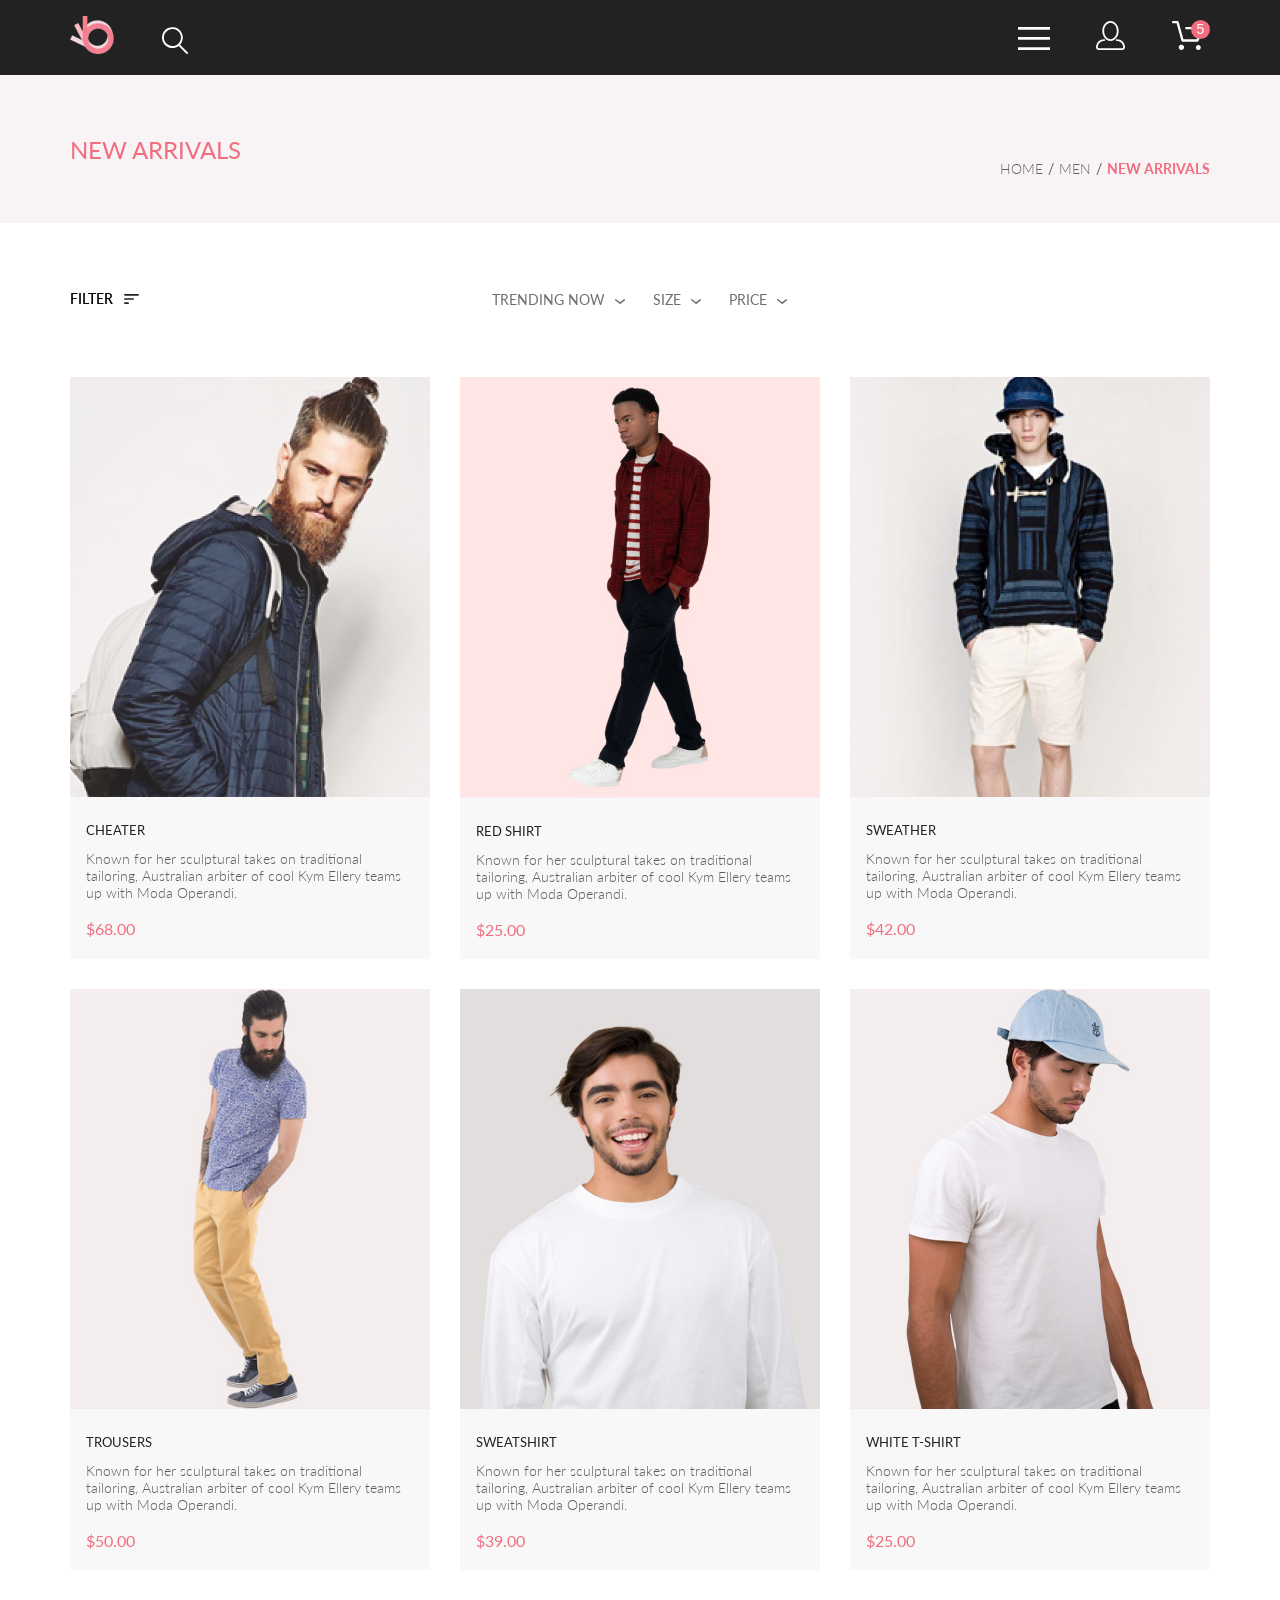
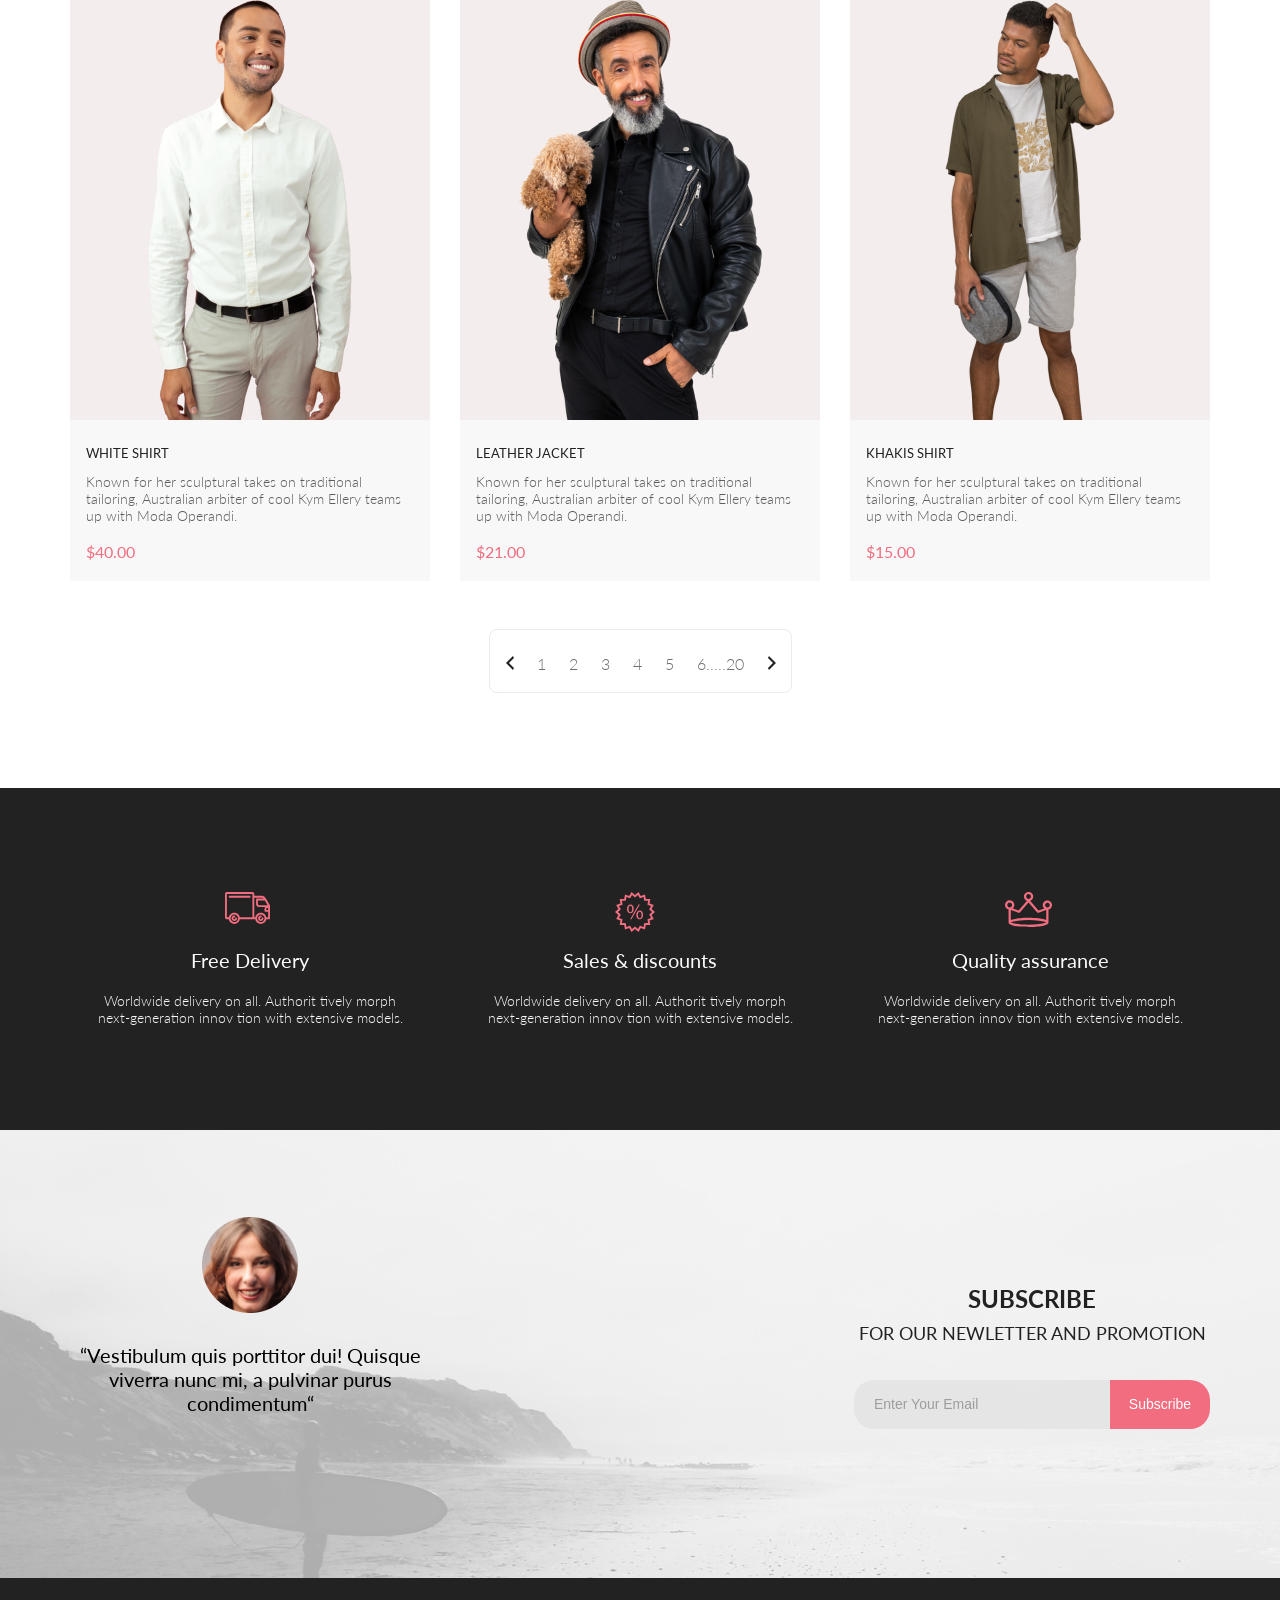
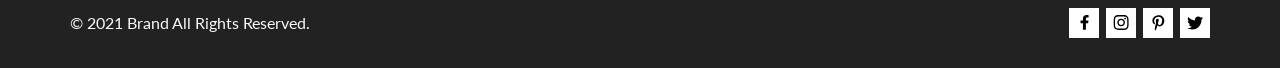
==== commit 05af13a4: "lesson-2 OOP added classes  ProductItem ProductsList" ====
--- a/catalog.html
+++ b/catalog.html
@@ -178,134 +178,7 @@
         
         <section class="fetured container">
             <h2 class="visually-hidden">Catalog</h2>
-            <ul class="fetured__items">
-                <li class="fetured-item">
-                    <a href="#" class="fetured-item__link">
-                        <div class="fetured-item__image">
-                            <div class="fetured-item__image-before">
-                                <div class="fetured-item__image-before-button">Add to Cart</div>
-                            </div>
-                            <img class="fetured-item__pic" src="./img/articuls/cheater.jpg" alt="cheater" width="360" height="420"></div>
-                        <div class="fetured-item__inner">  
-                            <h3 class="fetured-item__title">ellery x m'o capsule</h3>
-                            <p class="fetured-item__text">Known for her sculptural takes on traditional tailoring, Australian arbiter of cool Kym Ellery teams up with Moda Operandi.</p>
-                            <p class="fetured-item__cost">$52.00</p>
-                        </div> 
-                    </a>        
-                </li>
-                <li class="fetured-item">
-                    <a href="#" class="fetured-item__link">
-                        <div class="fetured-item__image">
-                            <div class="fetured-item__image-before">
-                                <div class="fetured-item__image-before-button">Add to Cart</div>
-                            </div>
-                            <img class="fetured-item__pic" src="./img/articuls/red-shirt.jpg"  alt="cheater" width="360" height="420"></div>
-                        <div class="fetured-item__inner">  
-                            <h3 class="fetured-item__title">ellery x m'o capsule</h3>
-                            <p class="fetured-item__text">Known for her sculptural takes on traditional tailoring, Australian arbiter of cool Kym Ellery teams up with Moda Operandi.</p>
-                            <p class="fetured-item__cost">$52.00</p>
-                        </div> 
-                    </a>        
-                </li>
-                <li class="fetured-item">
-                    <a href="#" class="fetured-item__link">
-                        <div class="fetured-item__image">
-                            <div class="fetured-item__image-before">
-                                <div class="fetured-item__image-before-button">Add to Cart</div>
-                            </div>
-                            <img class="fetured-item__pic" src="./img/articuls/sweater.jpg" alt="cheater" width="360" height="420"></div>
-                        <div class="fetured-item__inner">  
-                            <h3 class="fetured-item__title">ellery x m'o capsule</h3>
-                            <p class="fetured-item__text">Known for her sculptural takes on traditional tailoring, Australian arbiter of cool Kym Ellery teams up with Moda Operandi.</p>
-                            <p class="fetured-item__cost">$52.00</p>
-                        </div>
-                    </a>         
-                </li>
-                <li class="fetured-item">
-                    <a href="#" class="fetured-item__link">
-                        <div class="fetured-item__image">
-                            <div class="fetured-item__image-before">
-                                <div class="fetured-item__image-before-button">Add to Cart</div>
-                            </div>
-                            <img class="fetured-item__pic" src="./img/articuls/trousers.jpg" alt="trousers" width="360" height="420"></div>
-                        <div class="fetured-item__inner">  
-                            <h3 class="fetured-item__title">ellery x m'o capsule</h3>
-                            <p class="fetured-item__text">Known for her sculptural takes on traditional tailoring, Australian arbiter of cool Kym Ellery teams up with Moda Operandi.</p>
-                            <p class="fetured-item__cost">$52.00</p>
-                        </div>
-                    </a>                             
-                </li>
-                <li class="fetured-item">
-                    <a href="#" class="fetured-item__link">
-                        <div class="fetured-item__image">
-                            <div class="fetured-item__image-before">
-                                <div class="fetured-item__image-before-button">Add to Cart</div>
-                            </div>
-                            <img class="fetured-item__pic" src="img/articuls/sweatshirt.jpg" alt="sweatshirt" width="360" height="420" ></div>
-                        <div class="fetured-item__inner">  
-                            <h3 class="fetured-item__title">ellery x m'o capsule</h3>
-                            <p class="fetured-item__text">Known for her sculptural takes on traditional tailoring, Australian arbiter of cool Kym Ellery teams up with Moda Operandi.</p>
-                            <p class="fetured-item__cost">$52.00</p>
-                        </div>     
-                    </a>                           
-                </li>
-                <li class="fetured-item">
-                    <a href="#" class="fetured-item__link">
-                        <div class="fetured-item__image">
-                            <div class="fetured-item__image-before">
-                                <div class="fetured-item__image-before-button">Add to Cart</div>
-                            </div>
-                            <img class="fetured-item__pic" src="img/articuls/white_t-shirt.jpg" alt="white_t-shirt" width="360" height="420"></div>
-                        <div class="fetured-item__inner">  
-                            <h3 class="fetured-item__title">ellery x m'o capsule</h3>
-                            <p class="fetured-item__text">Known for her sculptural takes on traditional tailoring, Australian arbiter of cool Kym Ellery teams up with Moda Operandi.</p>
-                            <p class="fetured-item__cost">$52.00</p>
-                        </div>
-                    </a>        
-                </li>
-                <li class="fetured-item">
-                    <a href="#" class="fetured-item__link">
-                        <div class="fetured-item__image">
-                            <div class="fetured-item__image-before">
-                                <div class="fetured-item__image-before-button">Add to Cart</div>
-                            </div>
-                            <img class="fetured-item__pic" src="img/articuls/white_shirt.jpg" alt="white_shirt" width="360" height="420"></div>
-                        <div class="fetured-item__inner">  
-                            <h3 class="fetured-item__title">ellery x m'o capsule</h3>
-                            <p class="fetured-item__text">Known for her sculptural takes on traditional tailoring, Australian arbiter of cool Kym Ellery teams up with Moda Operandi.</p>
-                            <p class="fetured-item__cost">$52.00</p>
-                        </div>
-                    </a>        
-                </li>
-                <li class="fetured-item">
-                    <a href="#" class="fetured-item__link">
-                        <div class="fetured-item__image">
-                            <div class="fetured-item__image-before">
-                                <div class="fetured-item__image-before-button">Add to Cart</div>
-                            </div>
-                            <img class="fetured-item__pic" src="img/articuls/leather_jacket.jpg" alt="leather_jacket" width="360" height="420"></div>
-                        <div class="fetured-item__inner">  
-                            <h3 class="fetured-item__title">ellery x m'o capsule</h3>
-                            <p class="fetured-item__text">Known for her sculptural takes on traditional tailoring, Australian arbiter of cool Kym Ellery teams up with Moda Operandi.</p>
-                            <p class="fetured-item__cost">$52.00</p>
-                        </div>
-                    </a>        
-                </li>
-                <li class="fetured-item fetured-item--last">
-                    <a href="#" class="fetured-item__link">
-                        <div class="fetured-item__image">
-                            <div class="fetured-item__image-before">
-                                <div class="fetured-item__image-before-button">Add to Cart</div>
-                            </div>
-                            <img class="fetured-item__pic" src="img/articuls/khaki_shirt.jpg" alt="khaki_shirt" width="360" height="420"></div>
-                        <div class="fetured-item__inner">  
-                            <h3 class="fetured-item__title">ellery x m'o capsule</h3>
-                            <p class="fetured-item__text">Known for her sculptural takes on traditional tailoring, Australian arbiter of cool Kym Ellery teams up with Moda Operandi.</p>
-                            <p class="fetured-item__cost">$52.00</p>
-                        </div>
-                    </a>        
-                </li>
-            </ul>
+            <ul class="fetured__items"></ul>
         <nav class="pagination">
             <ul class="pagination__list">
                 <li class="pagination__item">
@@ -407,6 +280,6 @@
             </div>
         </div>
     </footer>
-    
+<script src="./js/main.js"></script>    
 </body>
 </html>
